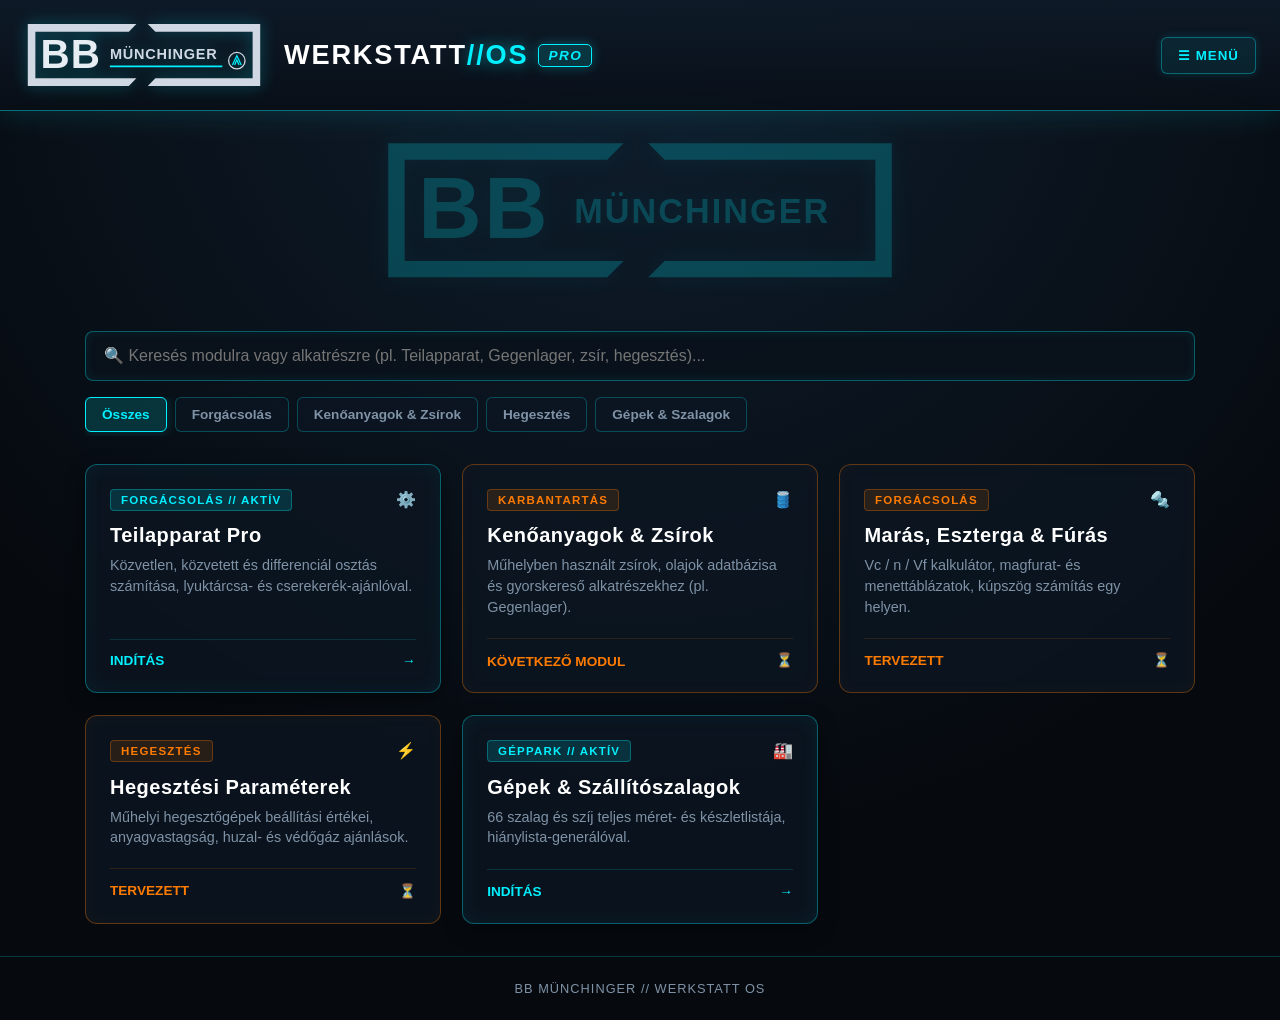
==== index.html @ e1e0e4d2 "Fix HTML entity encoding in index.html" ====
<!DOCTYPE html>
<html lang="hu">
<head>
    <meta charset="UTF-8">
    <meta name="viewport" content="width=device-width, initial-scale=1.0">
    <title>BB MÜNCHINGER // WERKSTATT OS</title>
    <style>
        :root { --bg:#060a0f; --panel:#0b111a; --card:rgba(12, 22, 34, 0.78); --cyan:#00f0ff; --orange:#ff7b00; --text:#e6edf3; --muted:#7f92a6; --border:rgba(0, 240, 255, 0.35); }
        * { box-sizing:border-box; margin:0; padding:0; font-family:'Segoe UI',Roboto,sans-serif; }
        body { background:radial-gradient(circle at 50% 0%, #0f1e2e 0%, var(--bg) 70%); color:var(--text); min-height:100vh; display:flex; flex-direction:column; position:relative; overflow-x:hidden; }

        /* Felső fejléc pontosan a látványterv arányaival */
        header { background:linear-gradient(180deg, rgba(14,26,40,0.95) 0%, rgba(8,14,22,0.9) 100%); padding:1.25rem 1.5rem; display:flex; justify-content:space-between; align-items:center; flex-wrap:wrap; gap:1rem; position:relative; border-bottom:1px solid rgba(0,240,255,0.4); box-shadow:0 4px 25px rgba(0,240,255,0.12); z-index:100; }
        .brand-wrap { display:flex; align-items:center; gap:20px; flex-wrap:wrap; }
        .brand-title { font-size:1.75rem; font-weight:800; letter-spacing:2px; color:var(--cyan); text-shadow:0 0 18px rgba(0,240,255,0.55); }
        .brand-title span { color:#fff; }

        .menu-btn { background:rgba(0,240,255,0.08); border:1px solid var(--border); color:var(--cyan); padding:10px 16px; border-radius:6px; cursor:pointer; font-weight:700; letter-spacing:1px; box-shadow:0 0 10px rgba(0,240,255,0.15); transition:0.2s; }
        .menu-btn:hover { background:rgba(0,240,255,0.2); box-shadow:0 0 18px rgba(0,240,255,0.4); }

        nav { background:var(--panel); border-bottom:1px solid var(--border); display:none; flex-direction:column; padding:1rem 1.5rem; gap:8px; position:relative; z-index:99; }
        nav.active { display:flex; }
        nav a { color:var(--text); text-decoration:none; padding:12px 16px; border-radius:6px; background:var(--card); border:1px solid rgba(0,240,255,0.15); font-weight:600; }
        nav a:hover { border-color:var(--cyan); color:var(--cyan); }

        /* Középső nagy BB MÜNCHINGER vízjel szekció a látványterv szerint */
        .hero-watermark { text-align:center; padding:1.5rem 1rem 0.5rem; position:relative; opacity:0.22; pointer-events:none; user-select:none; }
        .hero-watermark svg { width:100%; max-width:520px; height:auto; filter:drop-shadow(0 0 12px rgba(0,240,255,0.3)); }
        .glow-line { height:1px; max-width:900px; margin:0 auto 1.5rem; background:linear-gradient(90deg, transparent, rgba(0,240,255,0.5), transparent); }

        main { flex:1; max-width:1150px; width:100%; margin:0 auto; padding:0.5rem 1.25rem 2rem; position:relative; z-index:1; }

        /* Kereső és szűrők */
        .controls { display:flex; flex-direction:column; gap:1rem; margin-bottom:1.75rem; }
        .search-box { width:100%; padding:15px 18px; background:rgba(10,18,28,0.85); border:1px solid var(--border); border-radius:8px; color:#fff; font-size:1rem; outline:none; box-shadow:inset 0 0 12px rgba(0,240,255,0.08); transition:0.2s; }
        .search-box:focus { border-color:var(--cyan); box-shadow:0 0 18px rgba(0,240,255,0.25); }

        .filters { display:flex; gap:8px; overflow-x:auto; padding-bottom:4px; }
        .filter-btn { background:rgba(12,22,34,0.8); border:1px solid rgba(0,240,255,0.25); color:var(--muted); padding:9px 16px; border-radius:6px; cursor:pointer; font-size:0.85rem; font-weight:700; white-space:nowrap; transition:0.2s; }
        .filter-btn.active, .filter-btn:hover { background:rgba(0,240,255,0.16); border-color:var(--cyan); color:var(--cyan); box-shadow:0 0 12px rgba(0,240,255,0.2); }

        /* Holografikus kártyák a látványterv stílusában */
        .grid { display:grid; grid-template-columns:repeat(auto-fill,minmax(290px,1fr)); gap:1.35rem; }
        .card { background:var(--card); backdrop-filter:blur(6px); border:1px solid var(--border); border-radius:12px; padding:1.5rem; text-decoration:none; color:inherit; display:flex; flex-direction:column; justify-content:space-between; box-shadow:inset 0 0 20px rgba(0,240,255,0.06), 0 6px 20px rgba(0,0,0,0.45); transition:0.25s; position:relative; }
        .card:hover { transform:translateY(-4px); border-color:var(--cyan); box-shadow:inset 0 0 25px rgba(0,240,255,0.15), 0 0 25px rgba(0,240,255,0.28); }
        .card.soon { border-color:rgba(255,123,0,0.35); box-shadow:inset 0 0 15px rgba(255,123,0,0.04); }
        .card.soon:hover { border-color:var(--orange); box-shadow:0 0 20px rgba(255,123,0,0.25); }

        .card-top { display:flex; justify-content:space-between; align-items:center; margin-bottom:0.85rem; }
        .tag { font-size:0.72rem; text-transform:uppercase; letter-spacing:1.2px; padding:4px 10px; border-radius:4px; background:rgba(0,240,255,0.14); border:1px solid rgba(0,240,255,0.3); color:var(--cyan); font-weight:700; }
        .card.soon .tag { background:rgba(255,123,0,0.12); border-color:rgba(255,123,0,0.3); color:var(--orange); }
        .card h2 { font-size:1.25rem; margin-bottom:0.5rem; color:#fff; letter-spacing:0.5px; }
        .card p { color:var(--muted); font-size:0.9rem; line-height:1.45; margin-bottom:1.25rem; }
        .card-foot { display:flex; justify-content:space-between; align-items:center; font-size:0.85rem; font-weight:700; color:var(--cyan); border-top:1px solid rgba(0,240,255,0.15); padding-top:0.85rem; }
        .card.soon .card-foot { color:var(--orange); border-top-color:rgba(255,123,0,0.15); }
        footer { text-align:center; padding:1.5rem; color:var(--muted); font-size:0.8rem; border-top:1px solid rgba(0,240,255,0.2); letter-spacing:1px; }
    </style>
</head>
<body>

    <header>
        <div class="brand-wrap">
            <!-- PONTOSÍTOTT BB MÜNCHINGER LOGÓ -->
            <svg width="240" height="70" viewBox="0 0 380 110" fill="none" xmlns="http://w3.org" style="filter:drop-shadow(0 0 8px rgba(0,240,255,0.3));">
                <!-- Bal keret -->
                <path d="M6 6 H178 L166 18 H18 V92 H178 L166 104 H6 V6 Z" fill="#cfd8e3"/>
                <!-- Jobb keret -->
                <path d="M196 6 H374 V104 H196 L208 92 H362 V18 H208 L196 6 Z" fill="#cfd8e3"/>
                <!-- BB -->
                <text x="26" y="75" fill="#e6edf3" font-family="Arial Black,Impact,sans-serif" font-weight="900" font-size="64" letter-spacing="2">BB</text>
                <!-- MÜNCHINGER -->
                <text x="136" y="62" fill="#cfd8e3" font-family="Arial,sans-serif" font-weight="800" font-size="23" letter-spacing="1.2">MÜNCHINGER</text>
                <!-- Cián alsó vonal -->
                <line x1="136" y1="73" x2="314" y2="73" stroke="#00f0ff" stroke-width="2.5"/>
                <!-- Jobb alsó kör szimbólum pontosan igazítva -->
                <circle cx="337" cy="64" r="13" stroke="#cfd8e3" stroke-width="2"/>
                <path d="M330 71 L337 56 L344 71 M333.5 71 L337 63 L340.5 71" stroke="#00f0ff" stroke-width="2" fill="none"/>
            </svg>

            <!-- WERKSTATT (fehér) + //OS (cián) + pörgős PRO jelvény -->
            <div style="display:flex; align-items:center; gap:10px;">
                <div style="font-size:1.7rem; font-weight:800; letter-spacing:1.8px; color:#ffffff;">
                    WERKSTATT<span style="color:#00f0ff; text-shadow:0 0 15px rgba(0,240,255,0.6);">//OS</span>
                </div>
                <span style="background:rgba(0,240,255,0.15); border:1px solid #00f0ff; color:#00f0ff; font-weight:900; font-style:italic; font-size:0.85rem; padding:3px 9px; border-radius:5px; letter-spacing:1.5px; box-shadow:0 0 12px rgba(0,240,255,0.3);">
                    PRO
                </span>
            </div>
        </div>
        <button class="menu-btn" onclick="toggleMenu()">☰ MENÜ</button>
    </header>
    <nav id="navMenu">
        <a href="index.html">🏠 Főoldal (Összes modul)</a>
        <a href="teilapparat/index.html">⚙️ Teilapparat Pro (Aktív)</a>
        <a href="#">🛢️ Kenőanyagok & Zsírok (Következő)</a>
        <a href="#">🔩 Marás, Eszterga & Fúrás</a>
        <a href="#">⚡ Hegesztési Paraméterek</a>
        <a href="#">🏭 Gépek & Szállítószalagok</a>
    </nav>

    <!-- KÖZÉPSŐ NAGY VÍZJEL A LÁTVÁNYTERV SZERINT -->
    <div class="hero-watermark">
        <svg viewBox="0 0 380 110" fill="none" xmlns="http://w3.org">
            <path d="M6 6 H178 L166 18 H18 V92 H178 L166 104 H6 V6 Z" fill="#00f0ff"/>
            <path d="M196 6 H374 V104 H196 L208 92 H362 V18 H208 L196 6 Z" fill="#00f0ff"/>
            <text x="28" y="75" fill="#00f0ff" font-family="Arial Black,Impact,sans-serif" font-weight="900" font-size="64" letter-spacing="2">BB</text>
            <text x="142" y="64" fill="#00f0ff" font-family="Arial,sans-serif" font-weight="800" font-size="25" letter-spacing="1.5">MÜNCHINGER</text>
        </svg>
    </div>
    <div class="glow-line"></div>

    <main>
        <div class="controls">
            <input type="text" id="searchInput" class="search-box" placeholder="🔍 Keresés modulra vagy alkatrészre (pl. Teilapparat, Gegenlager, zsír, hegesztés)..." onkeyup="filterCards()">
            <div class="filters">
                <button class="filter-btn active" onclick="filterCat('all', this)">Összes</button>
                <button class="filter-btn" onclick="filterCat('forgacsolas', this)">Forgácsolás</button>
                <button class="filter-btn" onclick="filterCat('kenes', this)">Kenőanyagok & Zsírok</button>
                <button class="filter-btn" onclick="filterCat('hegesztes', this)">Hegesztés</button>
                <button class="filter-btn" onclick="filterCat('gepek', this)">Gépek & Szalagok</button>
            </div>
        </div>

        <div class="grid" id="appGrid">
            <a href="teilapparat/index.html" class="card" data-cat="forgacsolas" data-keys="osztófej lyuktárcsa cserekerék marás">
                <div>
                    <div class="card-top"><span class="tag">FORGÁCSOLÁS // AKTÍV</span><span>⚙️</span></div>
                    <h2>Teilapparat Pro</h2>
                    <p>Közvetlen, közvetett és differenciál osztás számítása, lyuktárcsa- és cserekerék-ajánlóval.</p>
                </div>
                <div class="card-foot"><span>INDÍTÁS</span><span>→</span></div>
            </a>

            <a href="#" class="card soon" data-cat="kenes" data-keys="zsír olaj gegenlager csapágy karbantartás kenés">
                <div>
                    <div class="card-top"><span class="tag">KARBANTARTÁS</span><span>🛢️</span></div>
                    <h2>Kenőanyagok & Zsírok</h2>
                    <p>Műhelyben használt zsírok, olajok adatbázisa és gyorskereső alkatrészekhez (pl. Gegenlager).</p>
                </div>
                <div class="card-foot"><span>KÖVETKEZŐ MODUL</span><span>⏳</span></div>
            </a>

            <a href="#" class="card soon" data-cat="forgacsolas" data-keys="fordulatszám előtolás vágósebesség menet magfurat fúrás eszterga">
                <div>
                    <div class="card-top"><span class="tag">FORGÁCSOLÁS</span><span>🔩</span></div>
                    <h2>Marás, Eszterga & Fúrás</h2>
                    <p>Vc / n / Vf kalkulátor, magfurat- és menettáblázatok, kúpszög számítás egy helyen.</p>
                </div>
                <div class="card-foot"><span>TERVEZETT</span><span>⏳</span></div>
            </a>

            <a href="#" class="card soon" data-cat="hegesztes" data-keys="mig mag tig awi huzal gáz amper hegesztőgép">
                <div>
                    <div class="card-top"><span class="tag">HEGESZTÉS</span><span>⚡</span></div>
                    <h2>Hegesztési Paraméterek</h2>
                    <p>Műhelyi hegesztőgépek beállítási értékei, anyagvastagság, huzal- és védőgáz ajánlások.</p>
                </div>
                <div class="card-foot"><span>TERVEZETT</span><span>⏳</span></div>
            </a>

         <a href="szalagok/index.html" class="card" data-cat="gepek" data-keys="szállítószalag motor hajtómű alkatrész riemen">
             <div>
                 <div class="card-top"><span class="tag">GÉPPARK // AKTÍV</span><span>🏭</span></div>
                 <h2>Gépek & Szállítószalagok</h2>
                 <p>66 szalag és szíj teljes méret- és készletlistája, hiánylista-generálóval.</p>
             </div>
             <div class="card-foot"><span>INDÍTÁS</span><span>→</span></div>
         </a>

        </div>
    </main>

    <footer>BB MÜNCHINGER // WERKSTATT OS</footer>

    <script>
        function toggleMenu() { document.getElementById('navMenu').classList.toggle('active'); }
        function filterCards() {
            const q = document.getElementById('searchInput').value.toLowerCase();
            document.querySelectorAll('.card').forEach(c => {
                const text = (c.innerText + ' ' + c.getAttribute('data-keys')).toLowerCase();
                c.style.display = text.includes(q) ? 'flex' : 'none';
            });
        }
        function filterCat(cat, btn) {
            document.querySelectorAll('.filter-btn').forEach(b => b.classList.remove('active'));
            btn.classList.add('active');
            document.querySelectorAll('.card').forEach(c => {
                c.style.display = (cat === 'all' || c.getAttribute('data-cat') === cat) ? 'flex' : 'none';
            });
        }
    </script>
</body>
</html>
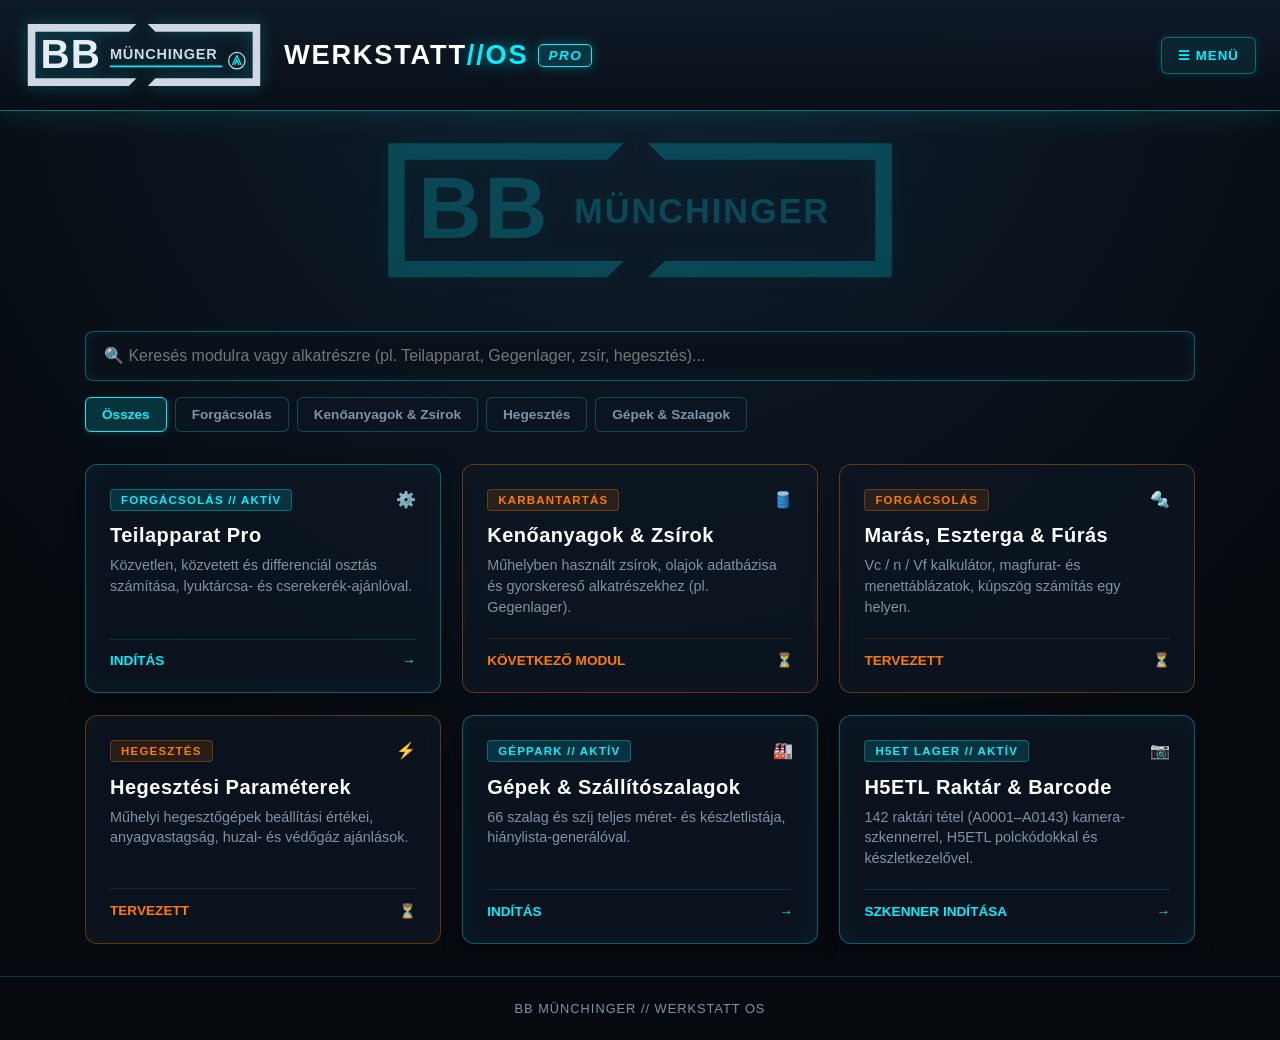
==== commit 6cf28975: "Update index.html" ====
--- a/index.html
+++ b/index.html
@@ -166,7 +166,14 @@
              </div>
              <div class="card-foot"><span>INDÍTÁS</span><span>→</span></div>
          </a>
-
+    <a href="lager/index.html" class="card" data-cat="gepek kenes" data-keys="h5etl raktár barcode szkenner polc zsír cikkszám">
+                <div>
+                    <div class="card-top"><span class="tag">H5ET LAGER // AKTÍV</span><span>📷</span></div>
+                    <h2>H5ETL Raktár & Barcode</h2>
+                    <p>142 raktári tétel (A0001–A0143) kamera-szkennerrel, H5ETL polckódokkal és készletkezelővel.</p>
+                </div>
+                <div class="card-foot"><span>SZKENNER INDÍTÁSA</span><span>→</span></div>
+            </a>
         </div>
     </main>
 
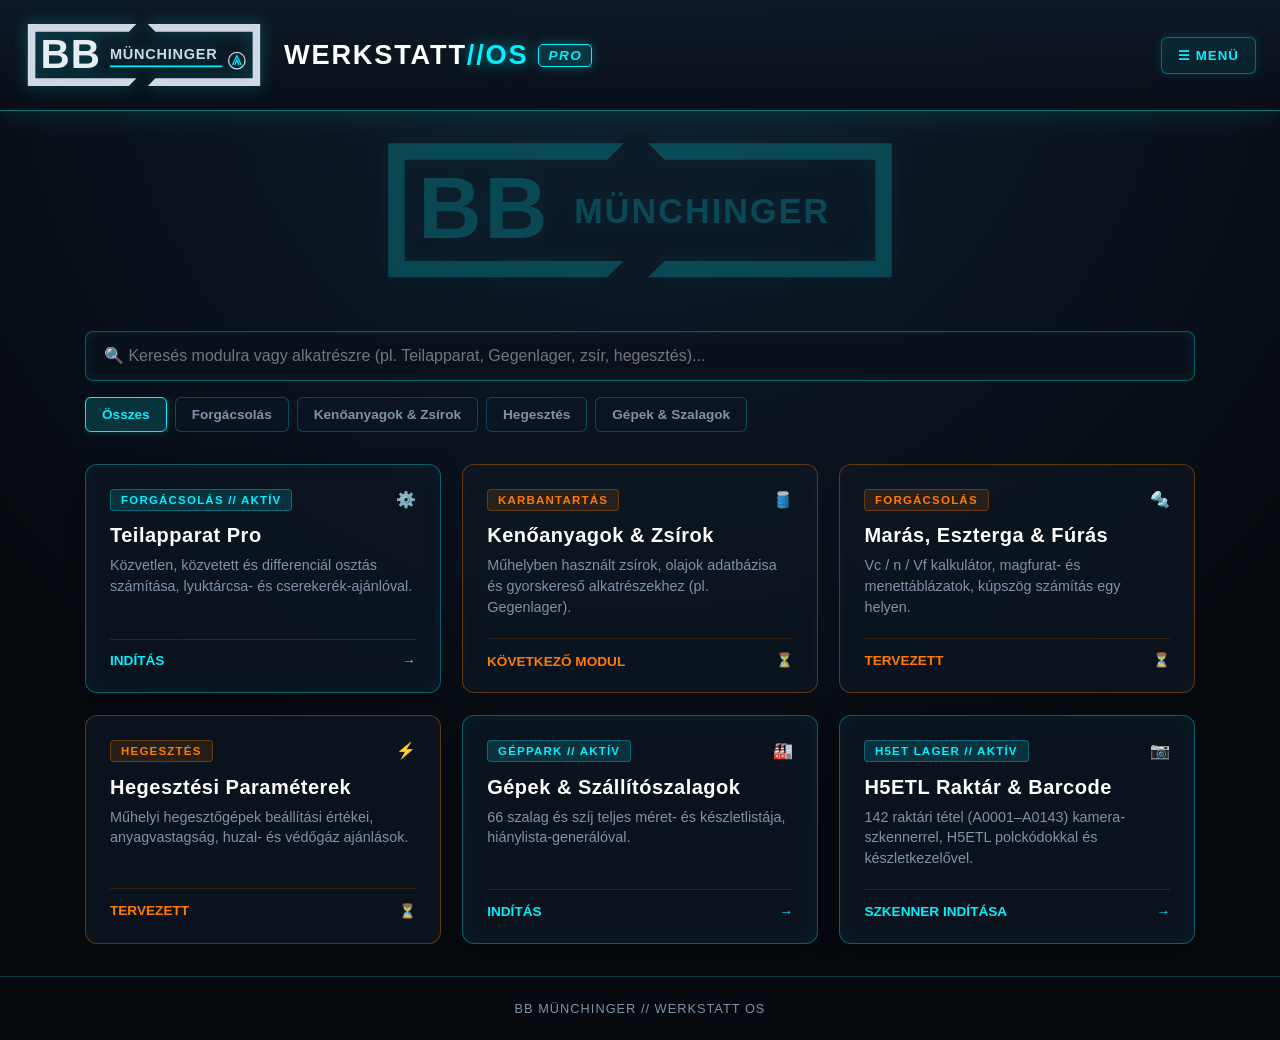
==== commit 0b312c67: "Update index.html" ====
--- a/index.html
+++ b/index.html
@@ -166,7 +166,7 @@
              </div>
              <div class="card-foot"><span>INDÍTÁS</span><span>→</span></div>
          </a>
-    <a href="lager/index.html" class="card" data-cat="gepek kenes" data-keys="h5etl raktár barcode szkenner polc zsír cikkszám">
+            <a href="lager/index.html" class="card" data-cat="gepek kenes" data-keys="h5etl raktár barcode szkenner polc zsír cikkszám">
                 <div>
                     <div class="card-top"><span class="tag">H5ET LAGER // AKTÍV</span><span>📷</span></div>
                     <h2>H5ETL Raktár & Barcode</h2>
@@ -174,9 +174,9 @@
                 </div>
                 <div class="card-foot"><span>SZKENNER INDÍTÁSA</span><span>→</span></div>
             </a>
-        </div>
+            </div>
     </main>
-
+   
     <footer>BB MÜNCHINGER // WERKSTATT OS</footer>
 
     <script>
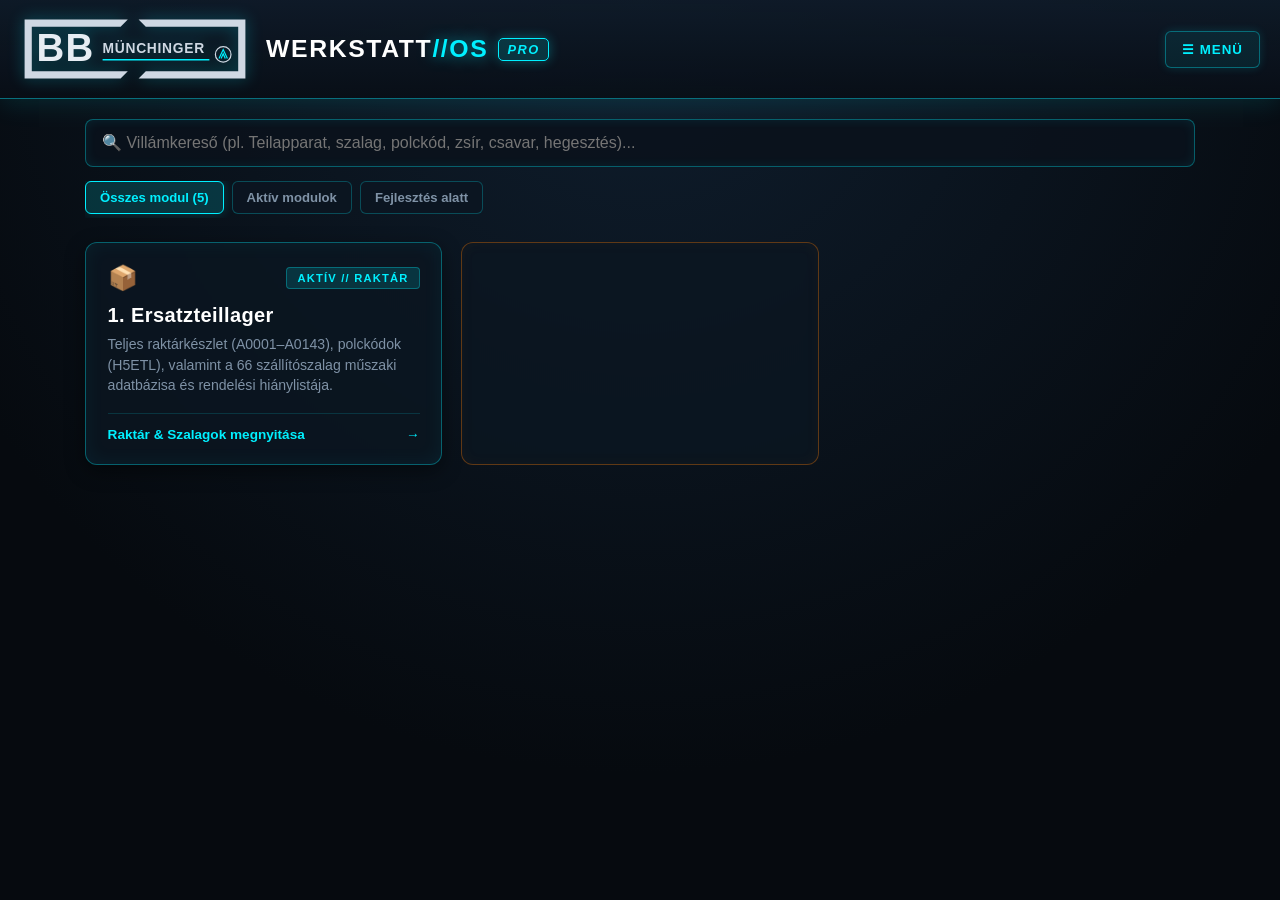
==== commit 4082d721: "Refactor index.html for layout and styling improvements Updated styles and structure for improved la" ====
--- a/index.html
+++ b/index.html
@@ -5,197 +5,126 @@
     <meta name="viewport" content="width=device-width, initial-scale=1.0">
     <title>BB MÜNCHINGER // WERKSTATT OS</title>
     <style>
-        :root { --bg:#060a0f; --panel:#0b111a; --card:rgba(12, 22, 34, 0.78); --cyan:#00f0ff; --orange:#ff7b00; --text:#e6edf3; --muted:#7f92a6; --border:rgba(0, 240, 255, 0.35); }
+        :root { --bg:#060a0f; --panel:#0b111a; --card:rgba(12, 22, 34, 0.82); --cyan:#00f0ff; --orange:#ff7b00; --text:#e6edf3; --muted:#7f92a6; --border:rgba(0, 240, 255, 0.35); }
         * { box-sizing:border-box; margin:0; padding:0; font-family:'Segoe UI',Roboto,sans-serif; }
         body { background:radial-gradient(circle at 50% 0%, #0f1e2e 0%, var(--bg) 70%); color:var(--text); min-height:100vh; display:flex; flex-direction:column; position:relative; overflow-x:hidden; }
 
-        /* Felső fejléc pontosan a látványterv arányaival */
-        header { background:linear-gradient(180deg, rgba(14,26,40,0.95) 0%, rgba(8,14,22,0.9) 100%); padding:1.25rem 1.5rem; display:flex; justify-content:space-between; align-items:center; flex-wrap:wrap; gap:1rem; position:relative; border-bottom:1px solid rgba(0,240,255,0.4); box-shadow:0 4px 25px rgba(0,240,255,0.12); z-index:100; }
-        .brand-wrap { display:flex; align-items:center; gap:20px; flex-wrap:wrap; }
-        .brand-title { font-size:1.75rem; font-weight:800; letter-spacing:2px; color:var(--cyan); text-shadow:0 0 18px rgba(0,240,255,0.55); }
-        .brand-title span { color:#fff; }
+        /* Felső fejléc */
+        header { background:linear-gradient(180deg, rgba(14,26,40,0.95) 0%, rgba(8,14,22,0.9) 100%); padding:1rem 1.25rem; display:flex; justify-content:space-between; align-items:center; flex-wrap:wrap; gap:0.85rem; position:relative; border-bottom:1px solid rgba(0,240,255,0.4); box-shadow:0 4px 25px rgba(0,240,255,0.12); z-index:100; }
+        .brand-wrap { display:flex; align-items:center; gap:16px; flex-wrap:wrap; }
 
         .menu-btn { background:rgba(0,240,255,0.08); border:1px solid var(--border); color:var(--cyan); padding:10px 16px; border-radius:6px; cursor:pointer; font-weight:700; letter-spacing:1px; box-shadow:0 0 10px rgba(0,240,255,0.15); transition:0.2s; }
         .menu-btn:hover { background:rgba(0,240,255,0.2); box-shadow:0 0 18px rgba(0,240,255,0.4); }
 
-        nav { background:var(--panel); border-bottom:1px solid var(--border); display:none; flex-direction:column; padding:1rem 1.5rem; gap:8px; position:relative; z-index:99; }
+        nav { background:var(--panel); border-bottom:1px solid var(--border); display:none; flex-direction:column; padding:1rem 1.25rem; gap:8px; position:relative; z-index:99; }
         nav.active { display:flex; }
-        nav a { color:var(--text); text-decoration:none; padding:12px 16px; border-radius:6px; background:var(--card); border:1px solid rgba(0,240,255,0.15); font-weight:600; }
+        nav a { color:var(--text); text-decoration:none; padding:12px 16px; border-radius:6px; background:var(--card); border:1px solid rgba(0,240,255,0.15); font-weight:600; display:flex; justify-content:space-between; align-items:center; }
         nav a:hover { border-color:var(--cyan); color:var(--cyan); }
 
-        /* Középső nagy BB MÜNCHINGER vízjel szekció a látványterv szerint */
-        .hero-watermark { text-align:center; padding:1.5rem 1rem 0.5rem; position:relative; opacity:0.22; pointer-events:none; user-select:none; }
-        .hero-watermark svg { width:100%; max-width:520px; height:auto; filter:drop-shadow(0 0 12px rgba(0,240,255,0.3)); }
-        .glow-line { height:1px; max-width:900px; margin:0 auto 1.5rem; background:linear-gradient(90deg, transparent, rgba(0,240,255,0.5), transparent); }
+        main { flex:1; max-width:1150px; width:100%; margin:0 auto; padding:1.25rem 1.25rem 2rem; position:relative; z-index:1; }
 
-        main { flex:1; max-width:1150px; width:100%; margin:0 auto; padding:0.5rem 1.25rem 2rem; position:relative; z-index:1; }
-
-        /* Kereső és szűrők */
-        .controls { display:flex; flex-direction:column; gap:1rem; margin-bottom:1.75rem; }
-        .search-box { width:100%; padding:15px 18px; background:rgba(10,18,28,0.85); border:1px solid var(--border); border-radius:8px; color:#fff; font-size:1rem; outline:none; box-shadow:inset 0 0 12px rgba(0,240,255,0.08); transition:0.2s; }
+        /* Kereső és gyorsgombok */
+        .controls { display:flex; flex-direction:column; gap:0.85rem; margin-bottom:1.5rem; }
+        .search-box { width:100%; padding:14px 16px; background:rgba(10,18,28,0.9); border:1px solid var(--border); border-radius:8px; color:#fff; font-size:1rem; outline:none; box-shadow:inset 0 0 12px rgba(0,240,255,0.08); transition:0.2s; }
         .search-box:focus { border-color:var(--cyan); box-shadow:0 0 18px rgba(0,240,255,0.25); }
 
         .filters { display:flex; gap:8px; overflow-x:auto; padding-bottom:4px; }
-        .filter-btn { background:rgba(12,22,34,0.8); border:1px solid rgba(0,240,255,0.25); color:var(--muted); padding:9px 16px; border-radius:6px; cursor:pointer; font-size:0.85rem; font-weight:700; white-space:nowrap; transition:0.2s; }
+        .filter-btn { background:rgba(12,22,34,0.85); border:1px solid rgba(0,240,255,0.25); color:var(--muted); padding:8px 14px; border-radius:6px; cursor:pointer; font-size:0.82rem; font-weight:700; white-space:nowrap; transition:0.2s; }
         .filter-btn.active, .filter-btn:hover { background:rgba(0,240,255,0.16); border-color:var(--cyan); color:var(--cyan); box-shadow:0 0 12px rgba(0,240,255,0.2); }
 
-        /* Holografikus kártyák a látványterv stílusában */
-        .grid { display:grid; grid-template-columns:repeat(auto-fill,minmax(290px,1fr)); gap:1.35rem; }
-        .card { background:var(--card); backdrop-filter:blur(6px); border:1px solid var(--border); border-radius:12px; padding:1.5rem; text-decoration:none; color:inherit; display:flex; flex-direction:column; justify-content:space-between; box-shadow:inset 0 0 20px rgba(0,240,255,0.06), 0 6px 20px rgba(0,0,0,0.45); transition:0.25s; position:relative; }
-        .card:hover { transform:translateY(-4px); border-color:var(--cyan); box-shadow:inset 0 0 25px rgba(0,240,255,0.15), 0 0 25px rgba(0,240,255,0.28); }
+        /* 5 Fő modul kártya */
+        .grid { display:grid; grid-template-columns:repeat(auto-fill,minmax(300px,1fr)); gap:1.2rem; }
+        .card { background:var(--card); backdrop-filter:blur(6px); border:1px solid var(--border); border-radius:12px; padding:1.35rem; text-decoration:none; color:inherit; display:flex; flex-direction:column; justify-content:space-between; box-shadow:inset 0 0 20px rgba(0,240,255,0.06), 0 6px 20px rgba(0,0,0,0.45); transition:0.25s; position:relative; }
+        .card:hover { transform:translateY(-3px); border-color:var(--cyan); box-shadow:inset 0 0 25px rgba(0,240,255,0.15), 0 0 25px rgba(0,240,255,0.28); }
         .card.soon { border-color:rgba(255,123,0,0.35); box-shadow:inset 0 0 15px rgba(255,123,0,0.04); }
         .card.soon:hover { border-color:var(--orange); box-shadow:0 0 20px rgba(255,123,0,0.25); }
 
-        .card-top { display:flex; justify-content:space-between; align-items:center; margin-bottom:0.85rem; }
-        .tag { font-size:0.72rem; text-transform:uppercase; letter-spacing:1.2px; padding:4px 10px; border-radius:4px; background:rgba(0,240,255,0.14); border:1px solid rgba(0,240,255,0.3); color:var(--cyan); font-weight:700; }
+        .card-top { display:flex; justify-content:space-between; align-items:center; margin-bottom:0.75rem; }
+        .card-icon { font-size:1.5rem; }
+        .tag { font-size:0.7rem; text-transform:uppercase; letter-spacing:1.2px; padding:4px 10px; border-radius:4px; background:rgba(0,240,255,0.14); border:1px solid rgba(0,240,255,0.3); color:var(--cyan); font-weight:700; }
         .card.soon .tag { background:rgba(255,123,0,0.12); border-color:rgba(255,123,0,0.3); color:var(--orange); }
-        .card h2 { font-size:1.25rem; margin-bottom:0.5rem; color:#fff; letter-spacing:0.5px; }
-        .card p { color:var(--muted); font-size:0.9rem; line-height:1.45; margin-bottom:1.25rem; }
-        .card-foot { display:flex; justify-content:space-between; align-items:center; font-size:0.85rem; font-weight:700; color:var(--cyan); border-top:1px solid rgba(0,240,255,0.15); padding-top:0.85rem; }
+        .card h2 { font-size:1.25rem; margin-bottom:0.45rem; color:#fff; letter-spacing:0.4px; }
+        .card p { color:var(--muted); font-size:0.88rem; line-height:1.45; margin-bottom:1.1rem; }
+        .card-foot { display:flex; justify-content:space-between; align-items:center; font-size:0.85rem; font-weight:700; color:var(--cyan); border-top:1px solid rgba(0,240,255,0.15); padding-top:0.8rem; }
         .card.soon .card-foot { color:var(--orange); border-top-color:rgba(255,123,0,0.15); }
-        footer { text-align:center; padding:1.5rem; color:var(--muted); font-size:0.8rem; border-top:1px solid rgba(0,240,255,0.2); letter-spacing:1px; }
+
+        .empty-state { display:none; text-align:center; padding:2.5rem 1rem; color:var(--muted); border:1px dashed var(--border); border-radius:10px; }
+        footer { text-align:center; padding:1.25rem; color:var(--muted); font-size:0.78rem; border-top:1px solid rgba(0,240,255,0.2); letter-spacing:1px; }
+
+        @media (max-width: 600px) {
+            .brand-wrap svg { width: 190px; height: 55px; }
+            .grid { grid-template-columns: 1fr; }
+        }
     </style>
 </head>
 <body>
 
     <header>
         <div class="brand-wrap">
-            <!-- PONTOSÍTOTT BB MÜNCHINGER LOGÓ -->
-            <svg width="240" height="70" viewBox="0 0 380 110" fill="none" xmlns="http://w3.org" style="filter:drop-shadow(0 0 8px rgba(0,240,255,0.3));">
-                <!-- Bal keret -->
+            <!-- BB MÜNCHINGER LOGÓ -->
+            <svg width="230" height="66" viewBox="0 0 380 110" fill="none" xmlns="http://w3.org" style="filter:drop-shadow(0 0 8px rgba(0,240,255,0.3));">
                 <path d="M6 6 H178 L166 18 H18 V92 H178 L166 104 H6 V6 Z" fill="#cfd8e3"/>
-                <!-- Jobb keret -->
                 <path d="M196 6 H374 V104 H196 L208 92 H362 V18 H208 L196 6 Z" fill="#cfd8e3"/>
-                <!-- BB -->
                 <text x="26" y="75" fill="#e6edf3" font-family="Arial Black,Impact,sans-serif" font-weight="900" font-size="64" letter-spacing="2">BB</text>
-                <!-- MÜNCHINGER -->
                 <text x="136" y="62" fill="#cfd8e3" font-family="Arial,sans-serif" font-weight="800" font-size="23" letter-spacing="1.2">MÜNCHINGER</text>
-                <!-- Cián alsó vonal -->
                 <line x1="136" y1="73" x2="314" y2="73" stroke="#00f0ff" stroke-width="2.5"/>
-                <!-- Jobb alsó kör szimbólum pontosan igazítva -->
                 <circle cx="337" cy="64" r="13" stroke="#cfd8e3" stroke-width="2"/>
                 <path d="M330 71 L337 56 L344 71 M333.5 71 L337 63 L340.5 71" stroke="#00f0ff" stroke-width="2" fill="none"/>
             </svg>
 
-            <!-- WERKSTATT (fehér) + //OS (cián) + pörgős PRO jelvény -->
+            <!-- WERKSTATT//OS PRO -->
             <div style="display:flex; align-items:center; gap:10px;">
-                <div style="font-size:1.7rem; font-weight:800; letter-spacing:1.8px; color:#ffffff;">
+                <div style="font-size:1.55rem; font-weight:800; letter-spacing:1.6px; color:#ffffff;">
                     WERKSTATT<span style="color:#00f0ff; text-shadow:0 0 15px rgba(0,240,255,0.6);">//OS</span>
                 </div>
-                <span style="background:rgba(0,240,255,0.15); border:1px solid #00f0ff; color:#00f0ff; font-weight:900; font-style:italic; font-size:0.85rem; padding:3px 9px; border-radius:5px; letter-spacing:1.5px; box-shadow:0 0 12px rgba(0,240,255,0.3);">
+                <span style="background:rgba(0,240,255,0.15); border:1px solid #00f0ff; color:#00f0ff; font-weight:900; font-style:italic; font-size:0.8rem; padding:3px 8px; border-radius:5px; letter-spacing:1.5px; box-shadow:0 0 12px rgba(0,240,255,0.3);">
                     PRO
                 </span>
             </div>
         </div>
         <button class="menu-btn" onclick="toggleMenu()">☰ MENÜ</button>
     </header>
+
     <nav id="navMenu">
-        <a href="index.html">🏠 Főoldal (Összes modul)</a>
-        <a href="teilapparat/index.html">⚙️ Teilapparat Pro (Aktív)</a>
-        <a href="#">🛢️ Kenőanyagok & Zsírok (Következő)</a>
-        <a href="#">🔩 Marás, Eszterga & Fúrás</a>
-        <a href="#">⚡ Hegesztési Paraméterek</a>
-        <a href="#">🏭 Gépek & Szállítószalagok</a>
+        <a href="index.html"><span>🏠 Főoldal</span> <span style="color:var(--cyan);font-size:0.8rem;">AKTÍV</span></a>
+        <a href="lager/index.html"><span>📦 1. Ersatzteillager & Szalagok</span> <span style="color:var(--cyan);font-size:0.8rem;">LAGER</span></a>
+        <a href="kenoanyagok/index.html"><span>🛢️ 2. Kenőanyagok</span> <span style="color:var(--orange);font-size:0.8rem;">TERVEZETT</span></a>
+        <a href="gepek/index.html"><span>⚙️ 3. Forgácsolás & Gépek</span> <span style="color:var(--cyan);font-size:0.8rem;">MARÁS AKTÍV</span></a>
+        <a href="hegesztes/index.html"><span>⚡ 4. Hegesztés & Egyéb</span> <span style="color:var(--orange);font-size:0.8rem;">TERVEZETT</span></a>
+        <a href="szerszamok/index.html"><span>🔧 5. Kéziszerszámok</span> <span style="color:var(--orange);font-size:0.8rem;">TERVEZETT</span></a>
     </nav>
 
-    <!-- KÖZÉPSŐ NAGY VÍZJEL A LÁTVÁNYTERV SZERINT -->
-    <div class="hero-watermark">
-        <svg viewBox="0 0 380 110" fill="none" xmlns="http://w3.org">
-            <path d="M6 6 H178 L166 18 H18 V92 H178 L166 104 H6 V6 Z" fill="#00f0ff"/>
-            <path d="M196 6 H374 V104 H196 L208 92 H362 V18 H208 L196 6 Z" fill="#00f0ff"/>
-            <text x="28" y="75" fill="#00f0ff" font-family="Arial Black,Impact,sans-serif" font-weight="900" font-size="64" letter-spacing="2">BB</text>
-            <text x="142" y="64" fill="#00f0ff" font-family="Arial,sans-serif" font-weight="800" font-size="25" letter-spacing="1.5">MÜNCHINGER</text>
-        </svg>
-    </div>
-    <div class="glow-line"></div>
-
     <main>
+        <!-- Villámkereső és szűrősáv -->
         <div class="controls">
-            <input type="text" id="searchInput" class="search-box" placeholder="🔍 Keresés modulra vagy alkatrészre (pl. Teilapparat, Gegenlager, zsír, hegesztés)..." onkeyup="filterCards()">
+            <input type="text" id="searchInput" class="search-box" placeholder="🔍 Villámkereső (pl. Teilapparat, szalag, polckód, zsír, csavar, hegesztés)..." onkeyup="filterCards()">
             <div class="filters">
-                <button class="filter-btn active" onclick="filterCat('all', this)">Összes</button>
-                <button class="filter-btn" onclick="filterCat('forgacsolas', this)">Forgácsolás</button>
-                <button class="filter-btn" onclick="filterCat('kenes', this)">Kenőanyagok & Zsírok</button>
-                <button class="filter-btn" onclick="filterCat('hegesztes', this)">Hegesztés</button>
-                <button class="filter-btn" onclick="filterCat('gepek', this)">Gépek & Szalagok</button>
+                <button class="filter-btn active" onclick="setFilter('all', this)">Összes modul (5)</button>
+                <button class="filter-btn" onclick="setFilter('active', this)">Aktív modulok</button>
+                <button class="filter-btn" onclick="setFilter('soon', this)">Fejlesztés alatt</button>
             </div>
         </div>
 
-        <div class="grid" id="appGrid">
-            <a href="teilapparat/index.html" class="card" data-cat="forgacsolas" data-keys="osztófej lyuktárcsa cserekerék marás">
+        <!-- 5 Fő kártya -->
+        <div class="grid" id="moduleGrid">
+
+            <!-- 1. ERSATZTEILLAGER -->
+            <a href="lager/index.html" class="card" data-status="active" data-keywords="ersatzteillager raktar keszlet polckod h5etl szallitoszalag szij hianylista rendeles a0001">
                 <div>
-                    <div class="card-top"><span class="tag">FORGÁCSOLÁS // AKTÍV</span><span>⚙️</span></div>
-                    <h2>Teilapparat Pro</h2>
-                    <p>Közvetlen, közvetett és differenciál osztás számítása, lyuktárcsa- és cserekerék-ajánlóval.</p>
+                    <div class="card-top">
+                        <span class="card-icon">📦</span>
+                        <span class="tag">AKTÍV // RAKTÁR</span>
+                    </div>
+                    <h2>1. Ersatzteillager</h2>
+                    <p>Teljes raktárkészlet (A0001–A0143), polckódok (H5ETL), valamint a 66 szállítószalag műszaki adatbázisa és rendelési hiánylistája.</p>
                 </div>
-                <div class="card-foot"><span>INDÍTÁS</span><span>→</span></div>
+                <div class="card-foot">
+                    <span>Raktár & Szalagok megnyitása</span>
+                    <span>→</span>
+                </div>
             </a>
 
-            <a href="#" class="card soon" data-cat="kenes" data-keys="zsír olaj gegenlager csapágy karbantartás kenés">
-                <div>
-                    <div class="card-top"><span class="tag">KARBANTARTÁS</span><span>🛢️</span></div>
-                    <h2>Kenőanyagok & Zsírok</h2>
-                    <p>Műhelyben használt zsírok, olajok adatbázisa és gyorskereső alkatrészekhez (pl. Gegenlager).</p>
-                </div>
-                <div class="card-foot"><span>KÖVETKEZŐ MODUL</span><span>⏳</span></div>
-            </a>
+            <!-- 2. KENŐANYAGOK -->
+            <a href="kenoanyagok/index.html" class="card soon" data-status="soon" data-keywords="kenoanyag zsir olaj grease gegenlager skf lghp fin grease ketten spray karbantartas">
 
-            <a href="#" class="card soon" data-cat="forgacsolas" data-keys="fordulatszám előtolás vágósebesség menet magfurat fúrás eszterga">
-                <div>
-                    <div class="card-top"><span class="tag">FORGÁCSOLÁS</span><span>🔩</span></div>
-                    <h2>Marás, Eszterga & Fúrás</h2>
-                    <p>Vc / n / Vf kalkulátor, magfurat- és menettáblázatok, kúpszög számítás egy helyen.</p>
-                </div>
-                <div class="card-foot"><span>TERVEZETT</span><span>⏳</span></div>
-            </a>
 
-            <a href="#" class="card soon" data-cat="hegesztes" data-keys="mig mag tig awi huzal gáz amper hegesztőgép">
-                <div>
-                    <div class="card-top"><span class="tag">HEGESZTÉS</span><span>⚡</span></div>
-                    <h2>Hegesztési Paraméterek</h2>
-                    <p>Műhelyi hegesztőgépek beállítási értékei, anyagvastagság, huzal- és védőgáz ajánlások.</p>
-                </div>
-                <div class="card-foot"><span>TERVEZETT</span><span>⏳</span></div>
-            </a>
-
-         <a href="szalagok/index.html" class="card" data-cat="gepek" data-keys="szállítószalag motor hajtómű alkatrész riemen">
-             <div>
-                 <div class="card-top"><span class="tag">GÉPPARK // AKTÍV</span><span>🏭</span></div>
-                 <h2>Gépek & Szállítószalagok</h2>
-                 <p>66 szalag és szíj teljes méret- és készletlistája, hiánylista-generálóval.</p>
-             </div>
-             <div class="card-foot"><span>INDÍTÁS</span><span>→</span></div>
-         </a>
-            <a href="lager/index.html" class="card" data-cat="gepek kenes" data-keys="h5etl raktár barcode szkenner polc zsír cikkszám">
-                <div>
-                    <div class="card-top"><span class="tag">H5ET LAGER // AKTÍV</span><span>📷</span></div>
-                    <h2>H5ETL Raktár & Barcode</h2>
-                    <p>142 raktári tétel (A0001–A0143) kamera-szkennerrel, H5ETL polckódokkal és készletkezelővel.</p>
-                </div>
-                <div class="card-foot"><span>SZKENNER INDÍTÁSA</span><span>→</span></div>
-            </a>
-            </div>
-    </main>
-   
-    <footer>BB MÜNCHINGER // WERKSTATT OS</footer>
-
-    <script>
-        function toggleMenu() { document.getElementById('navMenu').classList.toggle('active'); }
-        function filterCards() {
-            const q = document.getElementById('searchInput').value.toLowerCase();
-            document.querySelectorAll('.card').forEach(c => {
-                const text = (c.innerText + ' ' + c.getAttribute('data-keys')).toLowerCase();
-                c.style.display = text.includes(q) ? 'flex' : 'none';
-            });
-        }
-        function filterCat(cat, btn) {
-            document.querySelectorAll('.filter-btn').forEach(b => b.classList.remove('active'));
-            btn.classList.add('active');
-            document.querySelectorAll('.card').forEach(c => {
-                c.style.display = (cat === 'all' || c.getAttribute('data-cat') === cat) ? 'flex' : 'none';
-            });
-        }
-    </script>
-</body>
-</html>
-
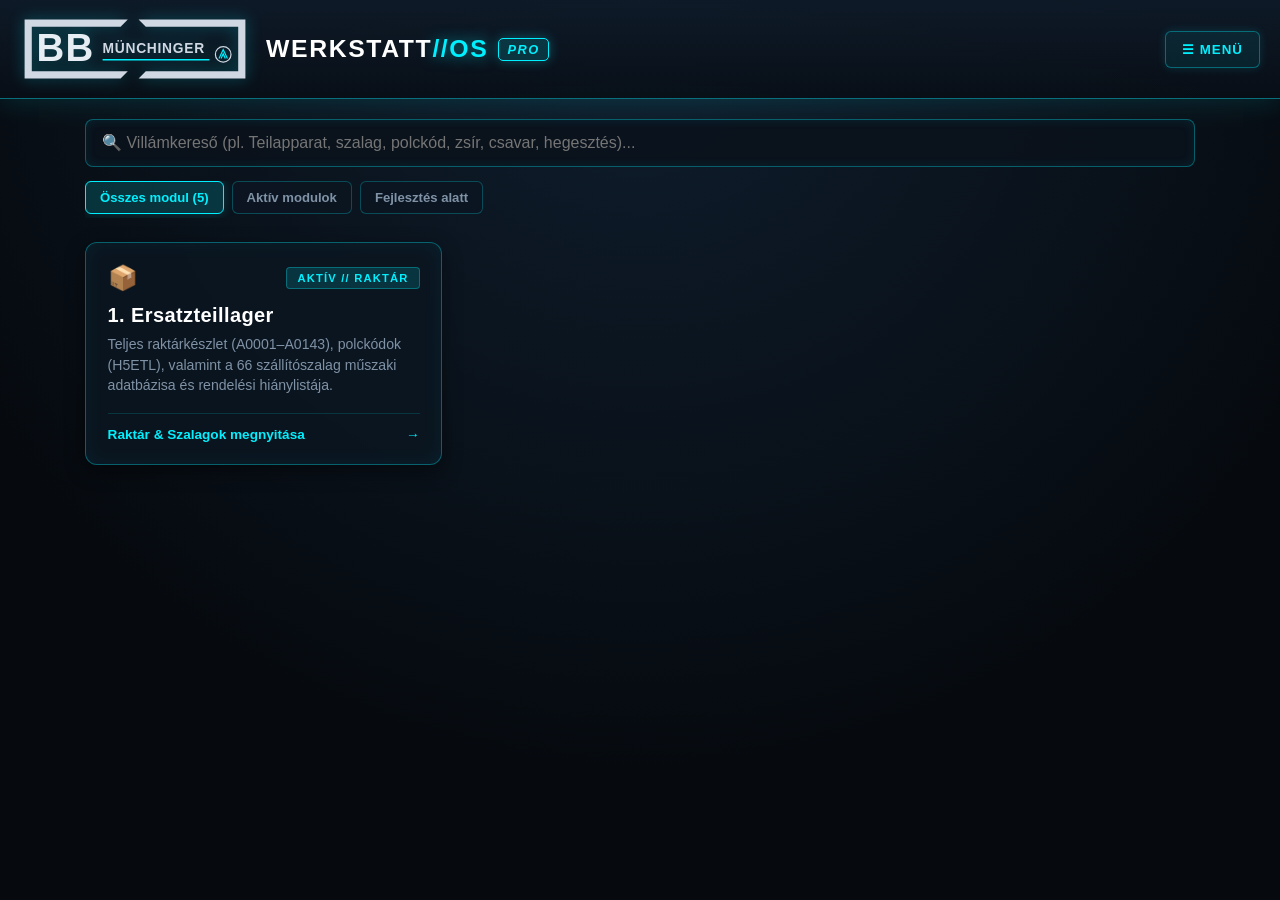
==== commit b8ee7101: "Fix HTML formatting and structure" ====
--- a/index.html
+++ b/index.html
@@ -48,7 +48,7 @@
         .card-foot { display:flex; justify-content:space-between; align-items:center; font-size:0.85rem; font-weight:700; color:var(--cyan); border-top:1px solid rgba(0,240,255,0.15); padding-top:0.8rem; }
         .card.soon .card-foot { color:var(--orange); border-top-color:rgba(255,123,0,0.15); }
 
-        .empty-state { display:none; text-align:center; padding:2.5rem 1rem; color:var(--muted); border:1px dashed var(--border); border-radius:10px; }
+        .empty-state { display:none; text-align:center; padding:2.5rem 1rem; color:var(--muted); border:1px dashed var(--border); border-radius:10px; margin-top:1rem; }
         footer { text-align:center; padding:1.25rem; color:var(--muted); font-size:0.78rem; border-top:1px solid rgba(0,240,255,0.2); letter-spacing:1px; }
 
         @media (max-width: 600px) {
@@ -125,6 +125,5 @@
             </a>
 
             <!-- 2. KENŐANYAGOK -->
-            <a href="kenoanyagok/index.html" class="card soon" data-status="soon" data-keywords="kenoanyag zsir olaj grease gegenlager skf lghp fin grease ketten spray karbantartas">
 
 
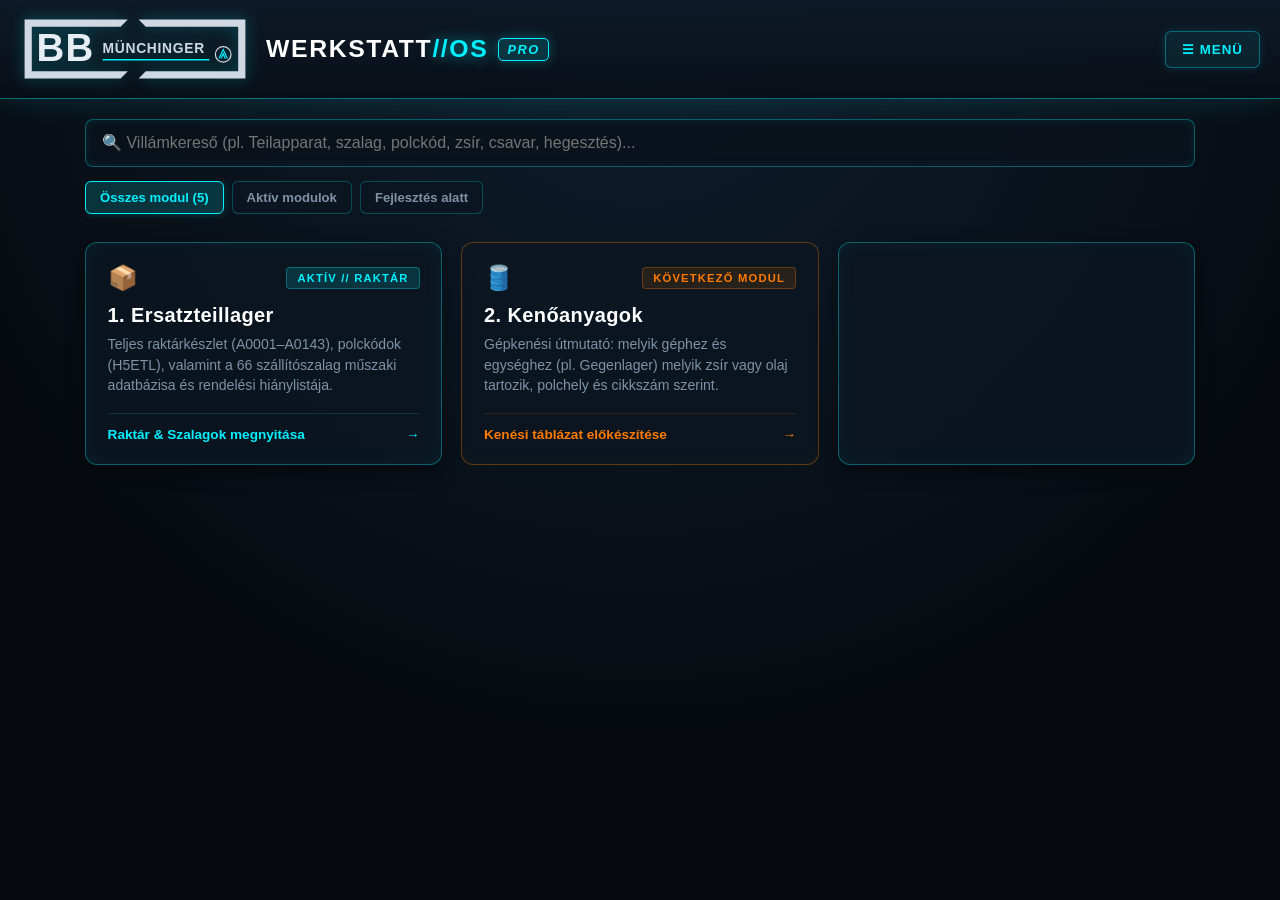
==== commit e0c1d99d: "Refactor HTML structure and styles" ====
--- a/index.html
+++ b/index.html
@@ -7,38 +7,27 @@
     <style>
         :root { --bg:#060a0f; --panel:#0b111a; --card:rgba(12, 22, 34, 0.82); --cyan:#00f0ff; --orange:#ff7b00; --text:#e6edf3; --muted:#7f92a6; --border:rgba(0, 240, 255, 0.35); }
         * { box-sizing:border-box; margin:0; padding:0; font-family:'Segoe UI',Roboto,sans-serif; }
-        body { background:radial-gradient(circle at 50% 0%, #0f1e2e 0%, var(--bg) 70%); color:var(--text); min-height:100vh; display:flex; flex-direction:column; position:relative; overflow-x:hidden; }
-
-        /* Felső fejléc */
-        header { background:linear-gradient(180deg, rgba(14,26,40,0.95) 0%, rgba(8,14,22,0.9) 100%); padding:1rem 1.25rem; display:flex; justify-content:space-between; align-items:center; flex-wrap:wrap; gap:0.85rem; position:relative; border-bottom:1px solid rgba(0,240,255,0.4); box-shadow:0 4px 25px rgba(0,240,255,0.12); z-index:100; }
+        body { background:radial-gradient(circle at 50% 0%, #0f1e2e 0%, var(--bg) 70%); color:var(--text); min-height:100vh; display:flex; flex-direction:column; overflow-x:hidden; }
+        header { background:linear-gradient(180deg, rgba(14,26,40,0.95) 0%, rgba(8,14,22,0.9) 100%); padding:1rem 1.25rem; display:flex; justify-content:space-between; align-items:center; flex-wrap:wrap; gap:0.85rem; border-bottom:1px solid rgba(0,240,255,0.4); box-shadow:0 4px 25px rgba(0,240,255,0.12); z-index:100; }
         .brand-wrap { display:flex; align-items:center; gap:16px; flex-wrap:wrap; }
-
         .menu-btn { background:rgba(0,240,255,0.08); border:1px solid var(--border); color:var(--cyan); padding:10px 16px; border-radius:6px; cursor:pointer; font-weight:700; letter-spacing:1px; box-shadow:0 0 10px rgba(0,240,255,0.15); transition:0.2s; }
         .menu-btn:hover { background:rgba(0,240,255,0.2); box-shadow:0 0 18px rgba(0,240,255,0.4); }
-
-        nav { background:var(--panel); border-bottom:1px solid var(--border); display:none; flex-direction:column; padding:1rem 1.25rem; gap:8px; position:relative; z-index:99; }
+        nav { background:var(--panel); border-bottom:1px solid var(--border); display:none; flex-direction:column; padding:1rem 1.25rem; gap:8px; z-index:99; }
         nav.active { display:flex; }
         nav a { color:var(--text); text-decoration:none; padding:12px 16px; border-radius:6px; background:var(--card); border:1px solid rgba(0,240,255,0.15); font-weight:600; display:flex; justify-content:space-between; align-items:center; }
         nav a:hover { border-color:var(--cyan); color:var(--cyan); }
-
-        main { flex:1; max-width:1150px; width:100%; margin:0 auto; padding:1.25rem 1.25rem 2rem; position:relative; z-index:1; }
-
-        /* Kereső és gyorsgombok */
+        main { flex:1; max-width:1150px; width:100%; margin:0 auto; padding:1.25rem 1.25rem 2rem; }
         .controls { display:flex; flex-direction:column; gap:0.85rem; margin-bottom:1.5rem; }
         .search-box { width:100%; padding:14px 16px; background:rgba(10,18,28,0.9); border:1px solid var(--border); border-radius:8px; color:#fff; font-size:1rem; outline:none; box-shadow:inset 0 0 12px rgba(0,240,255,0.08); transition:0.2s; }
         .search-box:focus { border-color:var(--cyan); box-shadow:0 0 18px rgba(0,240,255,0.25); }
-
         .filters { display:flex; gap:8px; overflow-x:auto; padding-bottom:4px; }
         .filter-btn { background:rgba(12,22,34,0.85); border:1px solid rgba(0,240,255,0.25); color:var(--muted); padding:8px 14px; border-radius:6px; cursor:pointer; font-size:0.82rem; font-weight:700; white-space:nowrap; transition:0.2s; }
         .filter-btn.active, .filter-btn:hover { background:rgba(0,240,255,0.16); border-color:var(--cyan); color:var(--cyan); box-shadow:0 0 12px rgba(0,240,255,0.2); }
-
-        /* 5 Fő modul kártya */
-        .grid { display:grid; grid-template-columns:repeat(auto-fill,minmax(300px,1fr)); gap:1.2rem; }
-        .card { background:var(--card); backdrop-filter:blur(6px); border:1px solid var(--border); border-radius:12px; padding:1.35rem; text-decoration:none; color:inherit; display:flex; flex-direction:column; justify-content:space-between; box-shadow:inset 0 0 20px rgba(0,240,255,0.06), 0 6px 20px rgba(0,0,0,0.45); transition:0.25s; position:relative; }
+        .grid { display:grid; grid-template-columns:repeat(auto-fill,minmax(300px,1fr)); gap:1.2rem; width:100%; }
+        .card { background:var(--card); backdrop-filter:blur(6px); border:1px solid var(--border); border-radius:12px; padding:1.35rem; text-decoration:none; color:inherit; display:flex; flex-direction:column; justify-content:space-between; box-shadow:inset 0 0 20px rgba(0,240,255,0.06), 0 6px 20px rgba(0,0,0,0.45); transition:0.25s; }
         .card:hover { transform:translateY(-3px); border-color:var(--cyan); box-shadow:inset 0 0 25px rgba(0,240,255,0.15), 0 0 25px rgba(0,240,255,0.28); }
         .card.soon { border-color:rgba(255,123,0,0.35); box-shadow:inset 0 0 15px rgba(255,123,0,0.04); }
         .card.soon:hover { border-color:var(--orange); box-shadow:0 0 20px rgba(255,123,0,0.25); }
-
         .card-top { display:flex; justify-content:space-between; align-items:center; margin-bottom:0.75rem; }
         .card-icon { font-size:1.5rem; }
         .tag { font-size:0.7rem; text-transform:uppercase; letter-spacing:1.2px; padding:4px 10px; border-radius:4px; background:rgba(0,240,255,0.14); border:1px solid rgba(0,240,255,0.3); color:var(--cyan); font-weight:700; }
@@ -47,21 +36,14 @@
         .card p { color:var(--muted); font-size:0.88rem; line-height:1.45; margin-bottom:1.1rem; }
         .card-foot { display:flex; justify-content:space-between; align-items:center; font-size:0.85rem; font-weight:700; color:var(--cyan); border-top:1px solid rgba(0,240,255,0.15); padding-top:0.8rem; }
         .card.soon .card-foot { color:var(--orange); border-top-color:rgba(255,123,0,0.15); }
-
         .empty-state { display:none; text-align:center; padding:2.5rem 1rem; color:var(--muted); border:1px dashed var(--border); border-radius:10px; margin-top:1rem; }
         footer { text-align:center; padding:1.25rem; color:var(--muted); font-size:0.78rem; border-top:1px solid rgba(0,240,255,0.2); letter-spacing:1px; }
-
-        @media (max-width: 600px) {
-            .brand-wrap svg { width: 190px; height: 55px; }
-            .grid { grid-template-columns: 1fr; }
-        }
+        @media (max-width: 600px) { .brand-wrap svg { width: 190px; height: 55px; } .grid { grid-template-columns: 1fr; } }
     </style>
 </head>
 <body>
-
     <header>
         <div class="brand-wrap">
-            <!-- BB MÜNCHINGER LOGÓ -->
             <svg width="230" height="66" viewBox="0 0 380 110" fill="none" xmlns="http://w3.org" style="filter:drop-shadow(0 0 8px rgba(0,240,255,0.3));">
                 <path d="M6 6 H178 L166 18 H18 V92 H178 L166 104 H6 V6 Z" fill="#cfd8e3"/>
                 <path d="M196 6 H374 V104 H196 L208 92 H362 V18 H208 L196 6 Z" fill="#cfd8e3"/>
@@ -71,31 +53,24 @@
                 <circle cx="337" cy="64" r="13" stroke="#cfd8e3" stroke-width="2"/>
                 <path d="M330 71 L337 56 L344 71 M333.5 71 L337 63 L340.5 71" stroke="#00f0ff" stroke-width="2" fill="none"/>
             </svg>
-
-            <!-- WERKSTATT//OS PRO -->
             <div style="display:flex; align-items:center; gap:10px;">
-                <div style="font-size:1.55rem; font-weight:800; letter-spacing:1.6px; color:#ffffff;">
-                    WERKSTATT<span style="color:#00f0ff; text-shadow:0 0 15px rgba(0,240,255,0.6);">//OS</span>
-                </div>
-                <span style="background:rgba(0,240,255,0.15); border:1px solid #00f0ff; color:#00f0ff; font-weight:900; font-style:italic; font-size:0.8rem; padding:3px 8px; border-radius:5px; letter-spacing:1.5px; box-shadow:0 0 12px rgba(0,240,255,0.3);">
-                    PRO
-                </span>
+                <div style="font-size:1.55rem; font-weight:800; letter-spacing:1.6px; color:#ffffff;">WERKSTATT<span style="color:#00f0ff; text-shadow:0 0 15px rgba(0,240,255,0.6);">//OS</span></div>
+                <span style="background:rgba(0,240,255,0.15); border:1px solid #00f0ff; color:#00f0ff; font-weight:900; font-style:italic; font-size:0.8rem; padding:3px 8px; border-radius:5px; letter-spacing:1.5px; box-shadow:0 0 12px rgba(0,240,255,0.3);">PRO</span>
             </div>
         </div>
         <button class="menu-btn" onclick="toggleMenu()">☰ MENÜ</button>
     </header>
 
     <nav id="navMenu">
-        <a href="index.html"><span>🏠 Főoldal</span> <span style="color:var(--cyan);font-size:0.8rem;">AKTÍV</span></a>
-        <a href="lager/index.html"><span>📦 1. Ersatzteillager & Szalagok</span> <span style="color:var(--cyan);font-size:0.8rem;">LAGER</span></a>
-        <a href="kenoanyagok/index.html"><span>🛢️ 2. Kenőanyagok</span> <span style="color:var(--orange);font-size:0.8rem;">TERVEZETT</span></a>
-        <a href="gepek/index.html"><span>⚙️ 3. Forgácsolás & Gépek</span> <span style="color:var(--cyan);font-size:0.8rem;">MARÁS AKTÍV</span></a>
-        <a href="hegesztes/index.html"><span>⚡ 4. Hegesztés & Egyéb</span> <span style="color:var(--orange);font-size:0.8rem;">TERVEZETT</span></a>
-        <a href="szerszamok/index.html"><span>🔧 5. Kéziszerszámok</span> <span style="color:var(--orange);font-size:0.8rem;">TERVEZETT</span></a>
+        <a href="index.html"><span>🏠 Főoldal</span><span style="color:var(--cyan);font-size:0.8rem;">AKTÍV</span></a>
+        <a href="lager/index.html"><span>📦 1. Ersatzteillager & Szalagok</span><span style="color:var(--cyan);font-size:0.8rem;">LAGER</span></a>
+        <a href="kenoanyagok/index.html"><span>🛢️ 2. Kenőanyagok</span><span style="color:var(--orange);font-size:0.8rem;">TERVEZETT</span></a>
+        <a href="gepek/index.html"><span>⚙️ 3. Forgácsolás & Gépek</span><span style="color:var(--cyan);font-size:0.8rem;">MARÁS AKTÍV</span></a>
+        <a href="hegesztes/index.html"><span>⚡ 4. Hegesztés & Egyéb</span><span style="color:var(--orange);font-size:0.8rem;">TERVEZETT</span></a>
+        <a href="szerszamok/index.html"><span>🔧 5. Kéziszerszámok</span><span style="color:var(--orange);font-size:0.8rem;">TERVEZETT</span></a>
     </nav>
 
     <main>
-        <!-- Villámkereső és szűrősáv -->
         <div class="controls">
             <input type="text" id="searchInput" class="search-box" placeholder="🔍 Villámkereső (pl. Teilapparat, szalag, polckód, zsír, csavar, hegesztés)..." onkeyup="filterCards()">
             <div class="filters">
@@ -105,25 +80,16 @@
             </div>
         </div>
 
-        <!-- 5 Fő kártya -->
         <div class="grid" id="moduleGrid">
+            <div class="card" onclick="location.href='lager/index.html'" style="cursor:pointer;" data-status="active" data-keywords="ersatzteillager raktar keszlet polckod h5etl szallitoszalag szij hianylista rendeles a0001">
+                <div><div class="card-top"><span class="card-icon">📦</span><span class="tag">AKTÍV // RAKTÁR</span></div><h2>1. Ersatzteillager</h2><p>Teljes raktárkészlet (A0001–A0143), polckódok (H5ETL), valamint a 66 szállítószalag műszaki adatbázisa és rendelési hiánylistája.</p></div>
+                <div class="card-foot"><span>Raktár & Szalagok megnyitása</span><span>→</span></div>
+            </div>
 
-            <!-- 1. ERSATZTEILLAGER -->
-            <a href="lager/index.html" class="card" data-status="active" data-keywords="ersatzteillager raktar keszlet polckod h5etl szallitoszalag szij hianylista rendeles a0001">
-                <div>
-                    <div class="card-top">
-                        <span class="card-icon">📦</span>
-                        <span class="tag">AKTÍV // RAKTÁR</span>
-                    </div>
-                    <h2>1. Ersatzteillager</h2>
-                    <p>Teljes raktárkészlet (A0001–A0143), polckódok (H5ETL), valamint a 66 szállítószalag műszaki adatbázisa és rendelési hiánylistája.</p>
-                </div>
-                <div class="card-foot">
-                    <span>Raktár & Szalagok megnyitása</span>
-                    <span>→</span>
-                </div>
-            </a>
+            <div class="card soon" onclick="location.href='kenoanyagok/index.html'" style="cursor:pointer;" data-status="soon" data-keywords="kenoanyag zsir olaj grease gegenlager skf lghp fin grease ketten spray karbantartas">
+                <div><div class="card-top"><span class="card-icon">🛢️</span><span class="tag">KÖVETKEZŐ MODUL</span></div><h2>2. Kenőanyagok</h2><p>Gépkenési útmutató: melyik géphez és egységhez (pl. Gegenlager) melyik zsír vagy olaj tartozik, polchely és cikkszám szerint.</p></div>
+                <div class="card-foot"><span>Kenési táblázat előkészítése</span><span>→</span></div>
+            </div>
 
-            <!-- 2. KENŐANYAGOK -->
+            <div class="card" onclick="location.href='gepek/index.html'" style="cursor:pointer;" data-status="active" data-keywords="forgacsolas gepek maras frasen teilapparat pro esztergalas drehen furas bohren magfurat fordulatszam">
 
-
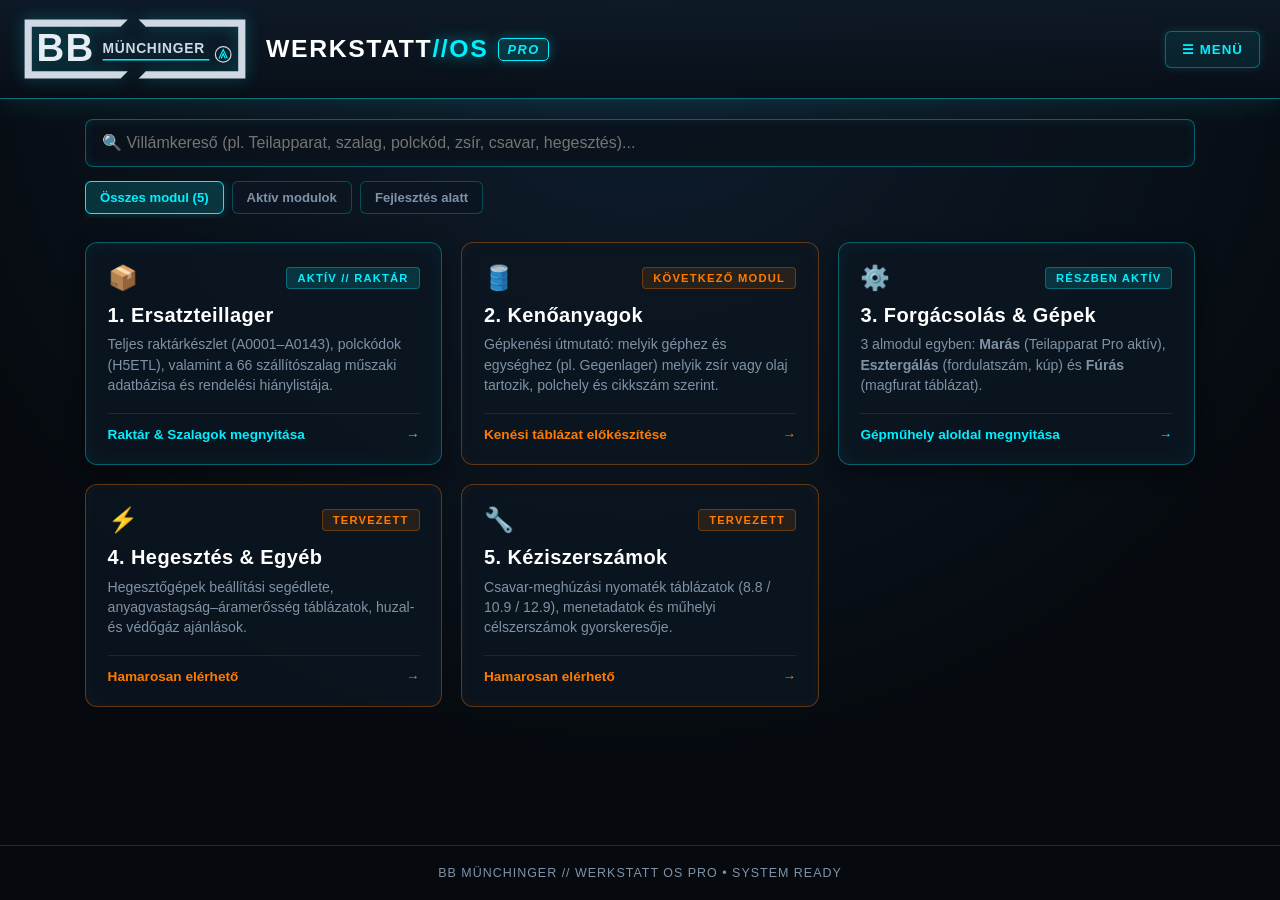
==== commit 1ac37163: "Update index.html" ====
--- a/index.html
+++ b/index.html
@@ -24,7 +24,7 @@
         .filter-btn { background:rgba(12,22,34,0.85); border:1px solid rgba(0,240,255,0.25); color:var(--muted); padding:8px 14px; border-radius:6px; cursor:pointer; font-size:0.82rem; font-weight:700; white-space:nowrap; transition:0.2s; }
         .filter-btn.active, .filter-btn:hover { background:rgba(0,240,255,0.16); border-color:var(--cyan); color:var(--cyan); box-shadow:0 0 12px rgba(0,240,255,0.2); }
         .grid { display:grid; grid-template-columns:repeat(auto-fill,minmax(300px,1fr)); gap:1.2rem; width:100%; }
-        .card { background:var(--card); backdrop-filter:blur(6px); border:1px solid var(--border); border-radius:12px; padding:1.35rem; text-decoration:none; color:inherit; display:flex; flex-direction:column; justify-content:space-between; box-shadow:inset 0 0 20px rgba(0,240,255,0.06), 0 6px 20px rgba(0,0,0,0.45); transition:0.25s; }
+        .card { background:var(--card); backdrop-filter:blur(6px); border:1px solid var(--border); border-radius:12px; padding:1.35rem; text-decoration:none; color:inherit; display:flex; flex-direction:column; justify-content:space-between; box-shadow:inset 0 0 20px rgba(0,240,255,0.06), 0 6px 20px rgba(0,0,0,0.45); transition:0.25s; cursor:pointer; }
         .card:hover { transform:translateY(-3px); border-color:var(--cyan); box-shadow:inset 0 0 25px rgba(0,240,255,0.15), 0 0 25px rgba(0,240,255,0.28); }
         .card.soon { border-color:rgba(255,123,0,0.35); box-shadow:inset 0 0 15px rgba(255,123,0,0.04); }
         .card.soon:hover { border-color:var(--orange); box-shadow:0 0 20px rgba(255,123,0,0.25); }
@@ -79,17 +79,85 @@
                 <button class="filter-btn" onclick="setFilter('soon', this)">Fejlesztés alatt</button>
             </div>
         </div>
+        <div class="grid" id="moduleGrid">
 
-        <div class="grid" id="moduleGrid">
-            <div class="card" onclick="location.href='lager/index.html'" style="cursor:pointer;" data-status="active" data-keywords="ersatzteillager raktar keszlet polckod h5etl szallitoszalag szij hianylista rendeles a0001">
-                <div><div class="card-top"><span class="card-icon">📦</span><span class="tag">AKTÍV // RAKTÁR</span></div><h2>1. Ersatzteillager</h2><p>Teljes raktárkészlet (A0001–A0143), polckódok (H5ETL), valamint a 66 szállítószalag műszaki adatbázisa és rendelési hiánylistája.</p></div>
+            <div class="card" onclick="location.href='lager/index.html'" data-status="active" data-keywords="ersatzteillager raktar keszlet polckod h5etl szallitoszalag szij hianylista rendeles a0001">
+                <div>
+                    <div class="card-top"><span class="card-icon">📦</span><span class="tag">AKTÍV // RAKTÁR</span></div>
+                    <h2>1. Ersatzteillager</h2>
+                    <p>Teljes raktárkészlet (A0001–A0143), polckódok (H5ETL), valamint a 66 szállítószalag műszaki adatbázisa és rendelési hiánylistája.</p>
+                </div>
                 <div class="card-foot"><span>Raktár & Szalagok megnyitása</span><span>→</span></div>
             </div>
 
-            <div class="card soon" onclick="location.href='kenoanyagok/index.html'" style="cursor:pointer;" data-status="soon" data-keywords="kenoanyag zsir olaj grease gegenlager skf lghp fin grease ketten spray karbantartas">
-                <div><div class="card-top"><span class="card-icon">🛢️</span><span class="tag">KÖVETKEZŐ MODUL</span></div><h2>2. Kenőanyagok</h2><p>Gépkenési útmutató: melyik géphez és egységhez (pl. Gegenlager) melyik zsír vagy olaj tartozik, polchely és cikkszám szerint.</p></div>
+            <div class="card soon" onclick="location.href='kenoanyagok/index.html'" data-status="soon" data-keywords="kenoanyag zsir olaj grease gegenlager skf lghp fin grease ketten spray karbantartas">
+                <div>
+                    <div class="card-top"><span class="card-icon">🛢️</span><span class="tag">KÖVETKEZŐ MODUL</span></div>
+                    <h2>2. Kenőanyagok</h2>
+                    <p>Gépkenési útmutató: melyik géphez és egységhez (pl. Gegenlager) melyik zsír vagy olaj tartozik, polchely és cikkszám szerint.</p>
+                </div>
                 <div class="card-foot"><span>Kenési táblázat előkészítése</span><span>→</span></div>
             </div>
 
-            <div class="card" onclick="location.href='gepek/index.html'" style="cursor:pointer;" data-status="active" data-keywords="forgacsolas gepek maras frasen teilapparat pro esztergalas drehen furas bohren magfurat fordulatszam">
+            <div class="card" onclick="location.href='gepek/index.html'" data-status="active" data-keywords="forgacsolas gepek maras frasen teilapparat pro esztergalas drehen furas bohren magfurat fordulatszam">
+                <div>
+                    <div class="card-top"><span class="card-icon">⚙️</span><span class="tag">RÉSZBEN AKTÍV</span></div>
+                    <h2>3. Forgácsolás & Gépek</h2>
+                    <p>3 almodul egyben: <strong>Marás</strong> (Teilapparat Pro aktív), <strong>Esztergálás</strong> (fordulatszám, kúp) és <strong>Fúrás</strong> (magfurat táblázat).</p>
+                </div>
+                <div class="card-foot"><span>Gépműhely aloldal megnyitása</span><span>→</span></div>
+            </div>
 
+            <div class="card soon" onclick="location.href='hegesztes/index.html'" data-status="soon" data-keywords="hegesztes mig mag tig awi elektroda huzal vedogaz aramerosseg">
+                <div>
+                    <div class="card-top"><span class="card-icon">⚡</span><span class="tag">TERVEZETT</span></div>
+                    <h2>4. Hegesztés & Egyéb</h2>
+                    <p>Hegesztőgépek beállítási segédlete, anyagvastagság–áramerősség táblázatok, huzal- és védőgáz ajánlások.</p>
+                </div>
+                <div class="card-foot"><span>Hamarosan elérhető</span><span>→</span></div>
+            </div>
+
+            <div class="card soon" onclick="location.href='szerszamok/index.html'" data-status="soon" data-keywords="keziszerszamok nyomatek csavar menet 8.8 10.9 12.9 celszerszam leltar">
+                <div>
+                    <div class="card-top"><span class="card-icon">🔧</span><span class="tag">TERVEZETT</span></div>
+                    <h2>5. Kéziszerszámok</h2>
+                    <p>Csavar-meghúzási nyomaték táblázatok (8.8 / 10.9 / 12.9), menetadatok és műhelyi célszerszámok gyorskeresője.</p>
+                </div>
+                <div class="card-foot"><span>Hamarosan elérhető</span><span>→</span></div>
+            </div>
+
+        </div>
+
+        <div id="emptyState" class="empty-state">Nincs találat a keresett kifejezésre. Próbálj másik kulcsszót!</div>
+    </main>
+
+    <footer>BB MÜNCHINGER // WERKSTATT OS PRO &bull; SYSTEM READY</footer>
+
+    <script>
+        let currentStatus = 'all';
+        function toggleMenu() { document.getElementById('navMenu').classList.toggle('active'); }
+        function setFilter(status, btn) {
+            currentStatus = status;
+            document.querySelectorAll('.filter-btn').forEach(b => b.classList.remove('active'));
+            btn.classList.add('active');
+            filterCards();
+        }
+        function filterCards() {
+            const query = document.getElementById('searchInput').value.toLowerCase().trim();
+            const cards = document.querySelectorAll('#moduleGrid .card');
+            let visibleCount = 0;
+            cards.forEach(card => {
+                const status = card.getAttribute('data-status');
+                const keywords = card.getAttribute('data-keywords').toLowerCase();
+                const text = card.innerText.toLowerCase();
+                const matchesStatus = (currentStatus === 'all') || (status === currentStatus);
+                const matchesQuery = !query || text.includes(query) || keywords.includes(query);
+                if (matchesStatus && matchesQuery) { card.style.display = 'flex'; visibleCount++; }
+                else { card.style.display = 'none'; }
+            });
+            document.getElementById('emptyState').style.display = visibleCount === 0 ? 'block' : 'none';
+        }
+    </script>
+</body>
+</html>
+
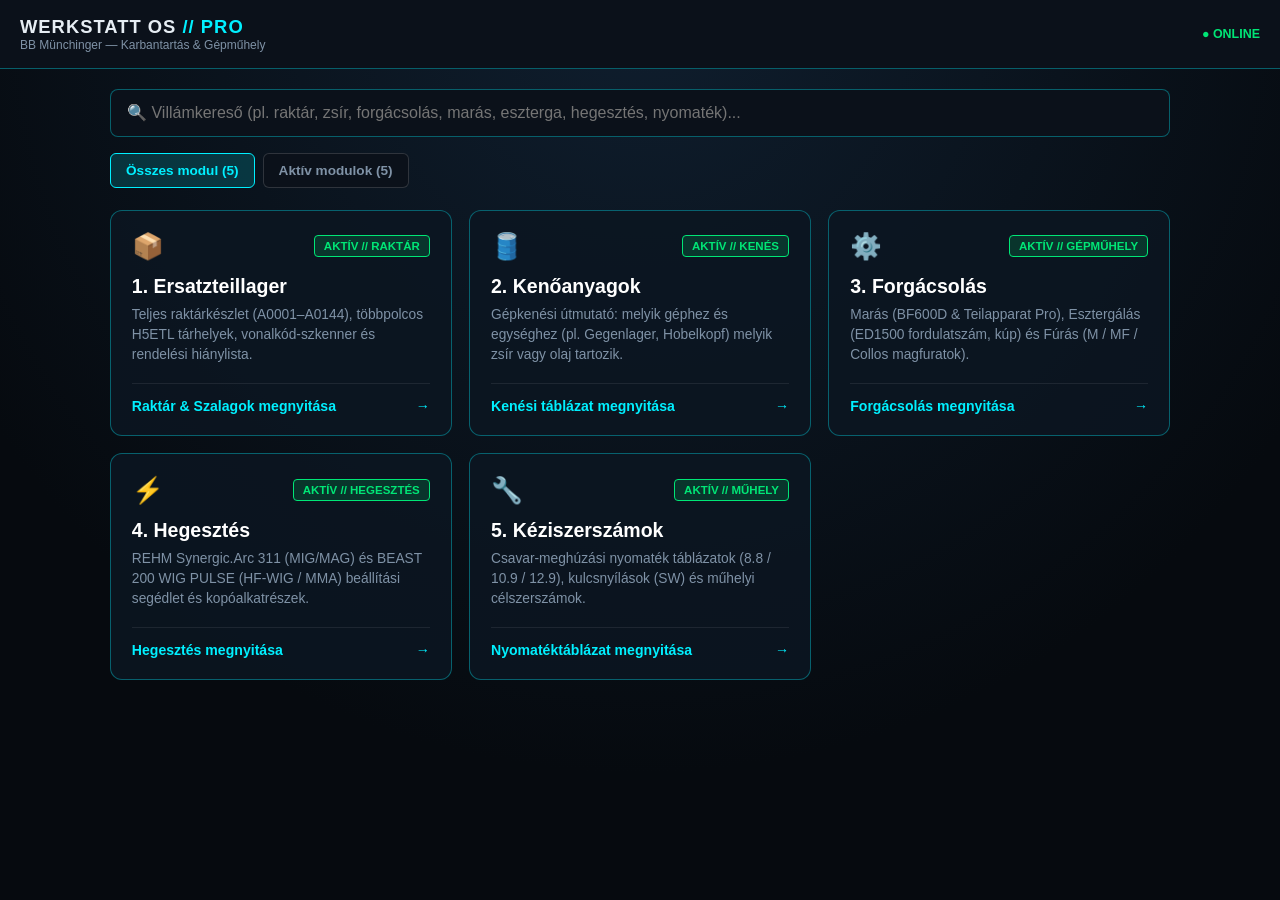
==== commit 0ea45e4f: "Update index.html" ====
--- a/index.html
+++ b/index.html
@@ -3,159 +3,103 @@
 <head>
     <meta charset="UTF-8">
     <meta name="viewport" content="width=device-width, initial-scale=1.0">
-    <title>BB MÜNCHINGER // WERKSTATT OS</title>
+    <title>WERKSTATT OS // BB Münchinger</title>
     <style>
-        :root { --bg:#060a0f; --panel:#0b111a; --card:rgba(12, 22, 34, 0.82); --cyan:#00f0ff; --orange:#ff7b00; --text:#e6edf3; --muted:#7f92a6; --border:rgba(0, 240, 255, 0.35); }
+        :root { --bg:#060a0f; --panel:#0b111a; --card:rgba(12,22,34,0.88); --cyan:#00f0ff; --orange:#ff7b00; --green:#00e676; --text:#e6edf3; --muted:#7f92a6; --border:rgba(0,240,255,0.35); }
         * { box-sizing:border-box; margin:0; padding:0; font-family:'Segoe UI',Roboto,sans-serif; }
-        body { background:radial-gradient(circle at 50% 0%, #0f1e2e 0%, var(--bg) 70%); color:var(--text); min-height:100vh; display:flex; flex-direction:column; overflow-x:hidden; }
-        header { background:linear-gradient(180deg, rgba(14,26,40,0.95) 0%, rgba(8,14,22,0.9) 100%); padding:1rem 1.25rem; display:flex; justify-content:space-between; align-items:center; flex-wrap:wrap; gap:0.85rem; border-bottom:1px solid rgba(0,240,255,0.4); box-shadow:0 4px 25px rgba(0,240,255,0.12); z-index:100; }
-        .brand-wrap { display:flex; align-items:center; gap:16px; flex-wrap:wrap; }
-        .menu-btn { background:rgba(0,240,255,0.08); border:1px solid var(--border); color:var(--cyan); padding:10px 16px; border-radius:6px; cursor:pointer; font-weight:700; letter-spacing:1px; box-shadow:0 0 10px rgba(0,240,255,0.15); transition:0.2s; }
-        .menu-btn:hover { background:rgba(0,240,255,0.2); box-shadow:0 0 18px rgba(0,240,255,0.4); }
-        nav { background:var(--panel); border-bottom:1px solid var(--border); display:none; flex-direction:column; padding:1rem 1.25rem; gap:8px; z-index:99; }
-        nav.active { display:flex; }
-        nav a { color:var(--text); text-decoration:none; padding:12px 16px; border-radius:6px; background:var(--card); border:1px solid rgba(0,240,255,0.15); font-weight:600; display:flex; justify-content:space-between; align-items:center; }
-        nav a:hover { border-color:var(--cyan); color:var(--cyan); }
-        main { flex:1; max-width:1150px; width:100%; margin:0 auto; padding:1.25rem 1.25rem 2rem; }
-        .controls { display:flex; flex-direction:column; gap:0.85rem; margin-bottom:1.5rem; }
-        .search-box { width:100%; padding:14px 16px; background:rgba(10,18,28,0.9); border:1px solid var(--border); border-radius:8px; color:#fff; font-size:1rem; outline:none; box-shadow:inset 0 0 12px rgba(0,240,255,0.08); transition:0.2s; }
-        .search-box:focus { border-color:var(--cyan); box-shadow:0 0 18px rgba(0,240,255,0.25); }
-        .filters { display:flex; gap:8px; overflow-x:auto; padding-bottom:4px; }
-        .filter-btn { background:rgba(12,22,34,0.85); border:1px solid rgba(0,240,255,0.25); color:var(--muted); padding:8px 14px; border-radius:6px; cursor:pointer; font-size:0.82rem; font-weight:700; white-space:nowrap; transition:0.2s; }
-        .filter-btn.active, .filter-btn:hover { background:rgba(0,240,255,0.16); border-color:var(--cyan); color:var(--cyan); box-shadow:0 0 12px rgba(0,240,255,0.2); }
-        .grid { display:grid; grid-template-columns:repeat(auto-fill,minmax(300px,1fr)); gap:1.2rem; width:100%; }
-        .card { background:var(--card); backdrop-filter:blur(6px); border:1px solid var(--border); border-radius:12px; padding:1.35rem; text-decoration:none; color:inherit; display:flex; flex-direction:column; justify-content:space-between; box-shadow:inset 0 0 20px rgba(0,240,255,0.06), 0 6px 20px rgba(0,0,0,0.45); transition:0.25s; cursor:pointer; }
-        .card:hover { transform:translateY(-3px); border-color:var(--cyan); box-shadow:inset 0 0 25px rgba(0,240,255,0.15), 0 0 25px rgba(0,240,255,0.28); }
-        .card.soon { border-color:rgba(255,123,0,0.35); box-shadow:inset 0 0 15px rgba(255,123,0,0.04); }
-        .card.soon:hover { border-color:var(--orange); box-shadow:0 0 20px rgba(255,123,0,0.25); }
-        .card-top { display:flex; justify-content:space-between; align-items:center; margin-bottom:0.75rem; }
-        .card-icon { font-size:1.5rem; }
-        .tag { font-size:0.7rem; text-transform:uppercase; letter-spacing:1.2px; padding:4px 10px; border-radius:4px; background:rgba(0,240,255,0.14); border:1px solid rgba(0,240,255,0.3); color:var(--cyan); font-weight:700; }
-        .card.soon .tag { background:rgba(255,123,0,0.12); border-color:rgba(255,123,0,0.3); color:var(--orange); }
-        .card h2 { font-size:1.25rem; margin-bottom:0.45rem; color:#fff; letter-spacing:0.4px; }
-        .card p { color:var(--muted); font-size:0.88rem; line-height:1.45; margin-bottom:1.1rem; }
-        .card-foot { display:flex; justify-content:space-between; align-items:center; font-size:0.85rem; font-weight:700; color:var(--cyan); border-top:1px solid rgba(0,240,255,0.15); padding-top:0.8rem; }
-        .card.soon .card-foot { color:var(--orange); border-top-color:rgba(255,123,0,0.15); }
-        .empty-state { display:none; text-align:center; padding:2.5rem 1rem; color:var(--muted); border:1px dashed var(--border); border-radius:10px; margin-top:1rem; }
-        footer { text-align:center; padding:1.25rem; color:var(--muted); font-size:0.78rem; border-top:1px solid rgba(0,240,255,0.2); letter-spacing:1px; }
-        @media (max-width: 600px) { .brand-wrap svg { width: 190px; height: 55px; } .grid { grid-template-columns: 1fr; } }
+        body { background:radial-gradient(circle at 50% 0%,#0f1e2e 0%,var(--bg) 70%); color:var(--text); min-height:100vh; padding-bottom:3rem; }
+        header { background:var(--panel); border-bottom:1px solid var(--border); padding:1rem 1.25rem; display:flex; justify-content:space-between; align-items:center; }
+        main { max-width:1100px; margin:0 auto; padding:1.25rem; }
+        .search-box { width:100%; padding:14px 16px; background:var(--panel); border:1px solid var(--border); border-radius:8px; color:#fff; font-size:1rem; margin-bottom:1rem; outline:none; }
+        .search-box:focus { border-color:var(--cyan); box-shadow:0 0 15px rgba(0,240,255,0.22); }
+        .filter-row { display:flex; gap:8px; margin-bottom:1.35rem; flex-wrap:wrap; }
+        .f-btn { background:var(--panel); border:1px solid rgba(255,255,255,0.15); color:var(--muted); padding:9px 15px; border-radius:6px; font-weight:700; font-size:0.85rem; cursor:pointer; }
+        .f-btn.active { background:rgba(0,240,255,0.16); border-color:var(--cyan); color:var(--cyan); }
+        .grid { display:grid; grid-template-columns:repeat(auto-fill,minmax(310px,1fr)); gap:1.1rem; }
+        .card { background:var(--card); border:1px solid var(--border); border-radius:12px; padding:1.3rem; text-decoration:none; color:inherit; display:flex; flex-direction:column; justify-content:space-between; transition:0.2s; }
+        .card:hover { transform:translateY(-2px); border-color:var(--cyan); box-shadow:0 0 22px rgba(0,240,255,0.24); }
+        .card-top { display:flex; justify-content:space-between; align-items:center; margin-bottom:0.85rem; }
+        .badge-ok { background:rgba(0,230,118,0.15); border:1px solid var(--green); color:var(--green); font-size:0.72rem; font-weight:800; padding:4px 9px; border-radius:4px; }
+        .card h2 { font-size:1.22rem; color:#fff; margin-bottom:0.45rem; }
+        .card p { font-size:0.86rem; color:var(--muted); line-height:1.45; margin-bottom:1.15rem; }
+        .card-foot { display:flex; justify-content:space-between; align-items:center; border-top:1px solid rgba(255,255,255,0.08); padding-top:0.85rem; color:var(--cyan); font-weight:800; font-size:0.88rem; }
     </style>
 </head>
 <body>
     <header>
-        <div class="brand-wrap">
-            <svg width="230" height="66" viewBox="0 0 380 110" fill="none" xmlns="http://w3.org" style="filter:drop-shadow(0 0 8px rgba(0,240,255,0.3));">
-                <path d="M6 6 H178 L166 18 H18 V92 H178 L166 104 H6 V6 Z" fill="#cfd8e3"/>
-                <path d="M196 6 H374 V104 H196 L208 92 H362 V18 H208 L196 6 Z" fill="#cfd8e3"/>
-                <text x="26" y="75" fill="#e6edf3" font-family="Arial Black,Impact,sans-serif" font-weight="900" font-size="64" letter-spacing="2">BB</text>
-                <text x="136" y="62" fill="#cfd8e3" font-family="Arial,sans-serif" font-weight="800" font-size="23" letter-spacing="1.2">MÜNCHINGER</text>
-                <line x1="136" y1="73" x2="314" y2="73" stroke="#00f0ff" stroke-width="2.5"/>
-                <circle cx="337" cy="64" r="13" stroke="#cfd8e3" stroke-width="2"/>
-                <path d="M330 71 L337 56 L344 71 M333.5 71 L337 63 L340.5 71" stroke="#00f0ff" stroke-width="2" fill="none"/>
-            </svg>
-            <div style="display:flex; align-items:center; gap:10px;">
-                <div style="font-size:1.55rem; font-weight:800; letter-spacing:1.6px; color:#ffffff;">WERKSTATT<span style="color:#00f0ff; text-shadow:0 0 15px rgba(0,240,255,0.6);">//OS</span></div>
-                <span style="background:rgba(0,240,255,0.15); border:1px solid #00f0ff; color:#00f0ff; font-weight:900; font-style:italic; font-size:0.8rem; padding:3px 8px; border-radius:5px; letter-spacing:1.5px; box-shadow:0 0 12px rgba(0,240,255,0.3);">PRO</span>
-            </div>
+        <div>
+            <div style="font-weight:900; font-size:1.15rem; letter-spacing:1px;">WERKSTATT OS <span style="color:var(--cyan);">// PRO</span></div>
+            <div style="font-size:0.75rem; color:var(--muted);">BB Münchinger — Karbantartás & Gépműhely</div>
         </div>
-        <button class="menu-btn" onclick="toggleMenu()">☰ MENÜ</button>
+        <span style="font-size:0.78rem; color:var(--green); font-weight:800;">● ONLINE</span>
     </header>
-
-    <nav id="navMenu">
-        <a href="index.html"><span>🏠 Főoldal</span><span style="color:var(--cyan);font-size:0.8rem;">AKTÍV</span></a>
-        <a href="lager/index.html"><span>📦 1. Ersatzteillager & Szalagok</span><span style="color:var(--cyan);font-size:0.8rem;">LAGER</span></a>
-        <a href="kenoanyagok/index.html"><span>🛢️ 2. Kenőanyagok</span><span style="color:var(--orange);font-size:0.8rem;">TERVEZETT</span></a>
-        <a href="gepek/index.html"><span>⚙️ 3. Forgácsolás & Gépek</span><span style="color:var(--cyan);font-size:0.8rem;">MARÁS AKTÍV</span></a>
-        <a href="hegesztes/index.html"><span>⚡ 4. Hegesztés & Egyéb</span><span style="color:var(--orange);font-size:0.8rem;">TERVEZETT</span></a>
-        <a href="szerszamok/index.html"><span>🔧 5. Kéziszerszámok</span><span style="color:var(--orange);font-size:0.8rem;">TERVEZETT</span></a>
-    </nav>
-
     <main>
-        <div class="controls">
-            <input type="text" id="searchInput" class="search-box" placeholder="🔍 Villámkereső (pl. Teilapparat, szalag, polckód, zsír, csavar, hegesztés)..." onkeyup="filterCards()">
-            <div class="filters">
-                <button class="filter-btn active" onclick="setFilter('all', this)">Összes modul (5)</button>
-                <button class="filter-btn" onclick="setFilter('active', this)">Aktív modulok</button>
-                <button class="filter-btn" onclick="setFilter('soon', this)">Fejlesztés alatt</button>
-            </div>
+        <input type="text" id="q" class="search-box" placeholder="🔍 Villámkereső (pl. raktár, zsír, forgácsolás, marás, eszterga, hegesztés, nyomaték)..." oninput="filterCards()">
+        <div class="filter-row">
+            <button class="f-btn active" onclick="setF('all', this)">Összes modul (5)</button>
+            <button class="f-btn" onclick="setF('active', this)">Aktív modulok (5)</button>
         </div>
-        <div class="grid" id="moduleGrid">
-
-            <div class="card" onclick="location.href='lager/index.html'" data-status="active" data-keywords="ersatzteillager raktar keszlet polckod h5etl szallitoszalag szij hianylista rendeles a0001">
+        <div class="grid" id="grid">
+            <a href="lager/index.html" class="card" data-status="active" data-tags="ersatzteillager raktár szalagok szíjak h5etl vonalkód szkenner polc készlet">
                 <div>
-                    <div class="card-top"><span class="card-icon">📦</span><span class="tag">AKTÍV // RAKTÁR</span></div>
+                    <div class="card-top"><span style="font-size:1.6rem;">📦</span><span class="badge-ok">AKTÍV // RAKTÁR</span></div>
                     <h2>1. Ersatzteillager</h2>
-                    <p>Teljes raktárkészlet (A0001–A0143), polckódok (H5ETL), valamint a 66 szállítószalag műszaki adatbázisa és rendelési hiánylistája.</p>
+                    <p>Teljes raktárkészlet (A0001–A0144), többpolcos H5ETL tárhelyek, vonalkód-szkenner és rendelési hiánylista.</p>
                 </div>
                 <div class="card-foot"><span>Raktár & Szalagok megnyitása</span><span>→</span></div>
-            </div>
+            </a>
 
-            <div class="card soon" onclick="location.href='kenoanyagok/index.html'" data-status="soon" data-keywords="kenoanyag zsir olaj grease gegenlager skf lghp fin grease ketten spray karbantartas">
+            <a href="kenoanyagok/index.html" class="card" data-status="active" data-tags="kenőanyagok zsírok olajok gegenlager hobelkopf avia skf">
                 <div>
-                    <div class="card-top"><span class="card-icon">🛢️</span><span class="tag">KÖVETKEZŐ MODUL</span></div>
+                    <div class="card-top"><span style="font-size:1.6rem;">🛢️</span><span class="badge-ok">AKTÍV // KENÉS</span></div>
                     <h2>2. Kenőanyagok</h2>
-                    <p>Gépkenési útmutató: melyik géphez és egységhez (pl. Gegenlager) melyik zsír vagy olaj tartozik, polchely és cikkszám szerint.</p>
+                    <p>Gépkenési útmutató: melyik géphez és egységhez (pl. Gegenlager, Hobelkopf) melyik zsír vagy olaj tartozik.</p>
                 </div>
-                <div class="card-foot"><span>Kenési táblázat előkészítése</span><span>→</span></div>
-            </div>
+                <div class="card-foot"><span>Kenési táblázat megnyitása</span><span>→</span></div>
+            </a>
 
-            <div class="card" onclick="location.href='gepek/index.html'" data-status="active" data-keywords="forgacsolas gepek maras frasen teilapparat pro esztergalas drehen furas bohren magfurat fordulatszam">
+            <a href="gepek/index.html" class="card" data-status="active" data-tags="forgácsolás marás esztergálás fúrás bf600d ed1500 teilapparat osztófej magfurat">
                 <div>
-                    <div class="card-top"><span class="card-icon">⚙️</span><span class="tag">RÉSZBEN AKTÍV</span></div>
-                    <h2>3. Forgácsolás & Gépek</h2>
-                    <p>3 almodul egyben: <strong>Marás</strong> (Teilapparat Pro aktív), <strong>Esztergálás</strong> (fordulatszám, kúp) és <strong>Fúrás</strong> (magfurat táblázat).</p>
+                    <div class="card-top"><span style="font-size:1.6rem;">⚙️</span><span class="badge-ok">AKTÍV // GÉPMŰHELY</span></div>
+                    <h2>3. Forgácsolás</h2>
+                    <p>Marás (BF600D & Teilapparat Pro), Esztergálás (ED1500 fordulatszám, kúp) és Fúrás (M / MF / Collos magfuratok).</p>
                 </div>
-                <div class="card-foot"><span>Gépműhely aloldal megnyitása</span><span>→</span></div>
-            </div>
+                <div class="card-foot"><span>Forgácsolás megnyitása</span><span>→</span></div>
+            </a>
+            <a href="hegesztes/index.html" class="card" data-status="active" data-tags="hegesztés rehm synergic 311 beast 200 wig pulse tig mma mig mag">
+                <div>
+                    <div class="card-top"><span style="font-size:1.6rem;">⚡</span><span class="badge-ok">AKTÍV // HEGESZTÉS</span></div>
+                    <h2>4. Hegesztés</h2>
+                    <p>REHM Synergic.Arc 311 (MIG/MAG) és BEAST 200 WIG PULSE (HF-WIG / MMA) beállítási segédlet és kopóalkatrészek.</p>
+                </div>
+                <div class="card-foot"><span>Hegesztés megnyitása</span><span>→</span></div>
+            </a>
 
-            <div class="card soon" onclick="location.href='hegesztes/index.html'" data-status="soon" data-keywords="hegesztes mig mag tig awi elektroda huzal vedogaz aramerosseg">
+            <a href="szerszamok/index.html" class="card" data-status="active" data-tags="kéziszerszámok nyomaték csavar 8.8 10.9 12.9 kulcsnyílás">
                 <div>
-                    <div class="card-top"><span class="card-icon">⚡</span><span class="tag">TERVEZETT</span></div>
-                    <h2>4. Hegesztés & Egyéb</h2>
-                    <p>Hegesztőgépek beállítási segédlete, anyagvastagság–áramerősség táblázatok, huzal- és védőgáz ajánlások.</p>
+                    <div class="card-top"><span style="font-size:1.6rem;">🔧</span><span class="badge-ok">AKTÍV // MŰHELY</span></div>
+                    <h2>5. Kéziszerszámok</h2>
+                    <p>Csavar-meghúzási nyomaték táblázatok (8.8 / 10.9 / 12.9), kulcsnyílások (SW) és műhelyi célszerszámok.</p>
                 </div>
-                <div class="card-foot"><span>Hamarosan elérhető</span><span>→</span></div>
-            </div>
-
-            <div class="card soon" onclick="location.href='szerszamok/index.html'" data-status="soon" data-keywords="keziszerszamok nyomatek csavar menet 8.8 10.9 12.9 celszerszam leltar">
-                <div>
-                    <div class="card-top"><span class="card-icon">🔧</span><span class="tag">TERVEZETT</span></div>
-                    <h2>5. Kéziszerszámok</h2>
-                    <p>Csavar-meghúzási nyomaték táblázatok (8.8 / 10.9 / 12.9), menetadatok és műhelyi célszerszámok gyorskeresője.</p>
-                </div>
-                <div class="card-foot"><span>Hamarosan elérhető</span><span>→</span></div>
-            </div>
-
+                <div class="card-foot"><span>Nyomatéktáblázat megnyitása</span><span>→</span></div>
+            </a>
         </div>
-
-        <div id="emptyState" class="empty-state">Nincs találat a keresett kifejezésre. Próbálj másik kulcsszót!</div>
     </main>
-
-    <footer>BB MÜNCHINGER // WERKSTATT OS PRO &bull; SYSTEM READY</footer>
-
     <script>
-        let currentStatus = 'all';
-        function toggleMenu() { document.getElementById('navMenu').classList.toggle('active'); }
-        function setFilter(status, btn) {
-            currentStatus = status;
-            document.querySelectorAll('.filter-btn').forEach(b => b.classList.remove('active'));
+        let curF = 'all';
+        function setF(f, btn) {
+            curF = f;
+            document.querySelectorAll('.f-btn').forEach(b => b.classList.remove('active'));
             btn.classList.add('active');
             filterCards();
         }
         function filterCards() {
-            const query = document.getElementById('searchInput').value.toLowerCase().trim();
-            const cards = document.querySelectorAll('#moduleGrid .card');
-            let visibleCount = 0;
-            cards.forEach(card => {
-                const status = card.getAttribute('data-status');
-                const keywords = card.getAttribute('data-keywords').toLowerCase();
-                const text = card.innerText.toLowerCase();
-                const matchesStatus = (currentStatus === 'all') || (status === currentStatus);
-                const matchesQuery = !query || text.includes(query) || keywords.includes(query);
-                if (matchesStatus && matchesQuery) { card.style.display = 'flex'; visibleCount++; }
-                else { card.style.display = 'none'; }
+            const q = document.getElementById('q').value.toLowerCase().trim();
+            document.querySelectorAll('.card').forEach(c => {
+                const matchF = (curF === 'all') || (c.dataset.status === curF);
+                const matchQ = (c.innerText + ' ' + c.dataset.tags).toLowerCase().includes(q);
+                c.style.display = (matchF && matchQ) ? 'flex' : 'none';
             });
-            document.getElementById('emptyState').style.display = visibleCount === 0 ? 'block' : 'none';
         }
     </script>
 </body>
